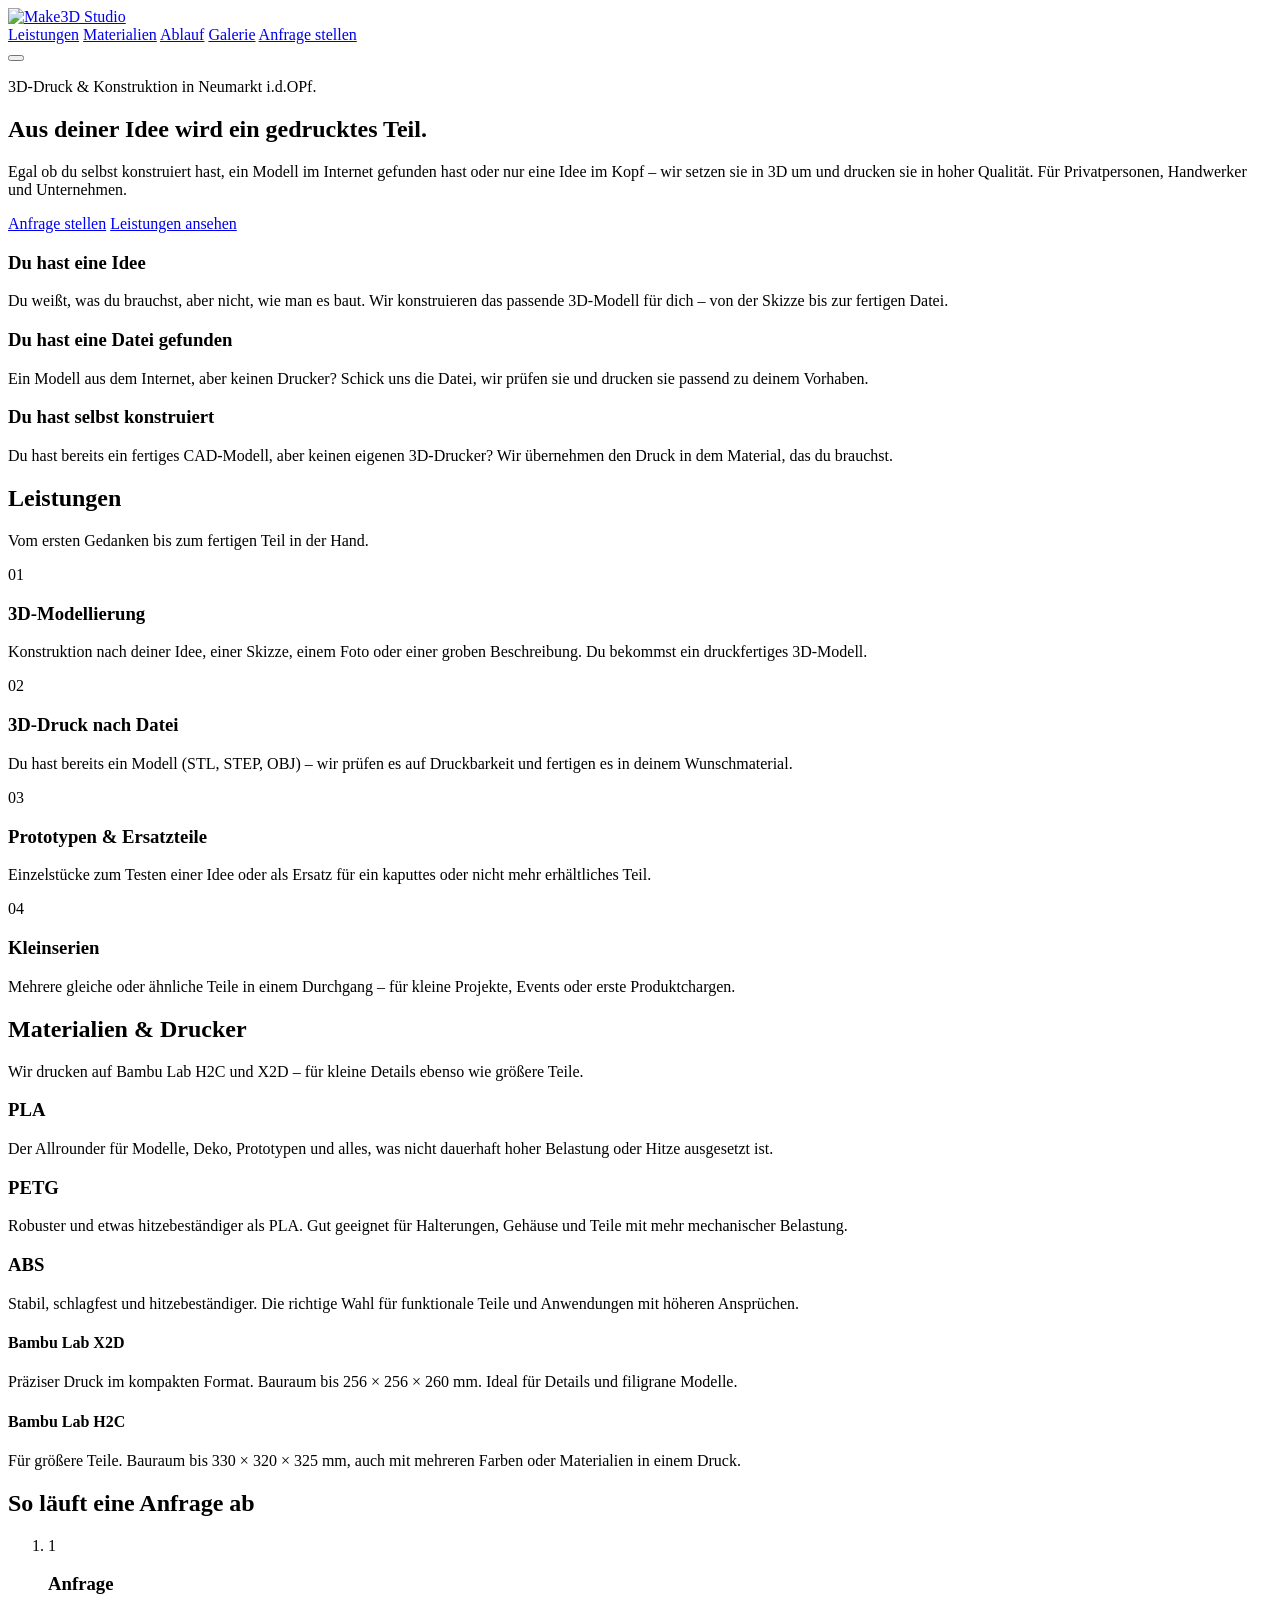
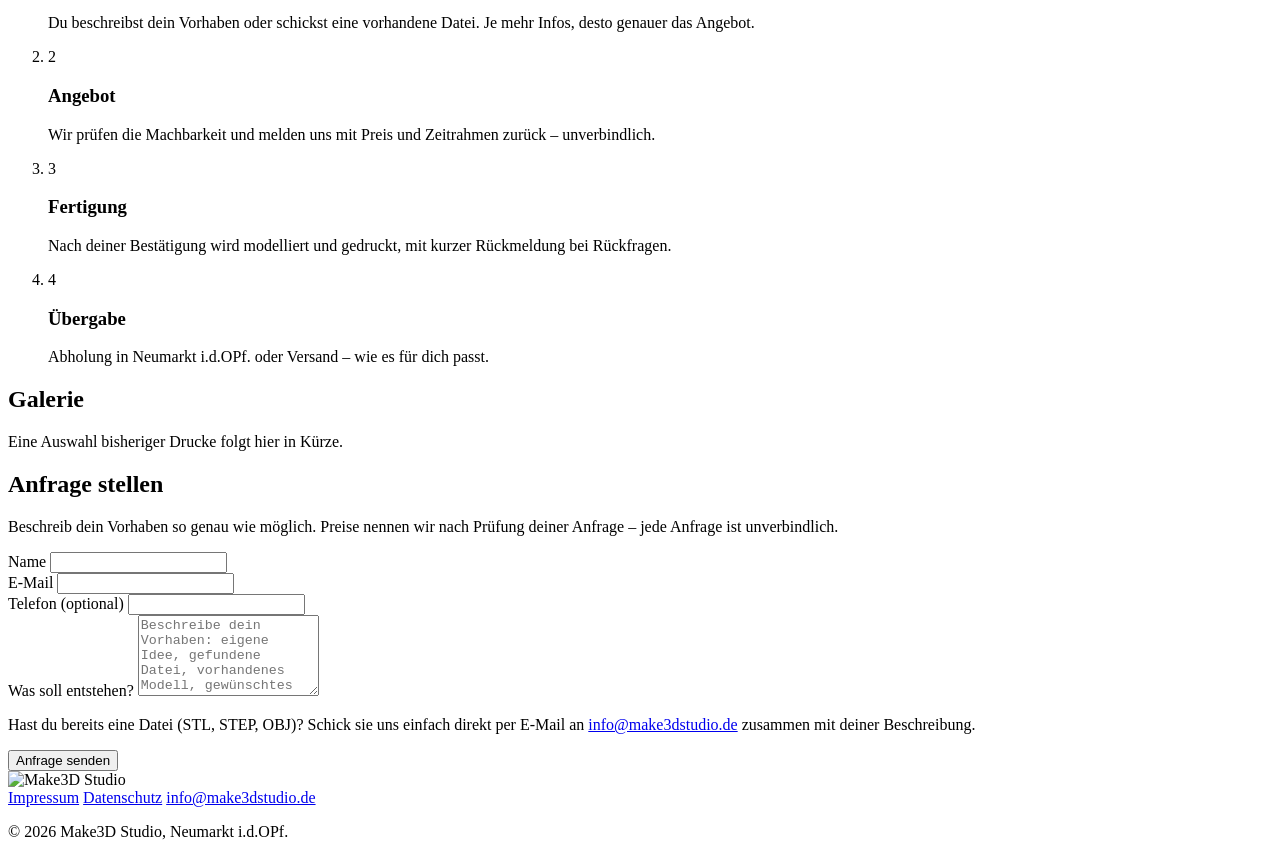
==== index.html @ de2fc303 "Add files via upload" ====
<!DOCTYPE html>
<html lang="de">
<head>
<meta charset="UTF-8">
<meta name="viewport" content="width=device-width, initial-scale=1.0">
<title>Make3D Studio – 3D-Druck &amp; Konstruktion in Neumarkt i.d.OPf.</title>
<meta name="description" content="Make3D Studio fertigt 3D-gedruckte Teile nach deiner Idee, gefundenen Dateien oder eigener Konstruktion. Modellierung, Prototypen, Kleinserien – PLA, PETG, ABS. Anfrage jederzeit möglich.">
<link rel="icon" href="/assets/favicon.png">
<link rel="preconnect" href="https://fonts.googleapis.com">
<link rel="preconnect" href="https://fonts.gstatic.com" crossorigin>
<link href="https://fonts.googleapis.com/css2?family=Poppins:wght@300;400;500;600&family=Poppins:ital@0;1&display=swap" rel="stylesheet">
<link rel="stylesheet" href="/assets/style.css">
</head>
<body>

<header class="site-header">
  <div class="wrap header-inner">
    <a href="/" class="brand">
      <img src="/assets/logo.png" alt="Make3D Studio" class="brand-logo">
    </a>
    <nav class="main-nav">
      <a href="#leistungen">Leistungen</a>
      <a href="#materialien">Materialien</a>
      <a href="#ablauf">Ablauf</a>
      <a href="#galerie">Galerie</a>
      <a href="#anfrage" class="nav-cta">Anfrage stellen</a>
    </nav>
    <button class="nav-toggle" aria-label="Menü öffnen" aria-expanded="false">
      <span></span><span></span><span></span>
    </button>
  </div>
</header>

<main>

  <section class="hero">
    <div class="wrap hero-inner">
      <p class="eyebrow">3D-Druck &amp; Konstruktion in Neumarkt i.d.OPf.</p>
      <h1>Aus deiner Idee wird ein gedrucktes Teil.</h1>
      <p class="hero-lead">
        Egal ob du selbst konstruiert hast, ein Modell im Internet gefunden hast
        oder nur eine Idee im Kopf – wir setzen sie in 3D um und drucken sie in
        hoher Qualität. Für Privatpersonen, Handwerker und Unternehmen.
      </p>
      <div class="hero-actions">
        <a href="#anfrage" class="btn btn-primary">Anfrage stellen</a>
        <a href="#leistungen" class="btn btn-ghost">Leistungen ansehen</a>
      </div>
    </div>
  </section>

  <section class="who">
    <div class="wrap who-grid">
      <div class="who-card">
        <h3>Du hast eine Idee</h3>
        <p>Du weißt, was du brauchst, aber nicht, wie man es baut. Wir konstruieren
          das passende 3D-Modell für dich – von der Skizze bis zur fertigen Datei.</p>
      </div>
      <div class="who-card">
        <h3>Du hast eine Datei gefunden</h3>
        <p>Ein Modell aus dem Internet, aber keinen Drucker? Schick uns die Datei,
          wir prüfen sie und drucken sie passend zu deinem Vorhaben.</p>
      </div>
      <div class="who-card">
        <h3>Du hast selbst konstruiert</h3>
        <p>Du hast bereits ein fertiges CAD-Modell, aber keinen eigenen 3D-Drucker?
          Wir übernehmen den Druck in dem Material, das du brauchst.</p>
      </div>
    </div>
  </section>

  <section id="leistungen" class="section">
    <div class="wrap">
      <h2 class="section-title">Leistungen</h2>
      <p class="section-lead">Vom ersten Gedanken bis zum fertigen Teil in der Hand.</p>
      <div class="services-grid">
        <div class="service">
          <span class="service-num">01</span>
          <h3>3D-Modellierung</h3>
          <p>Konstruktion nach deiner Idee, einer Skizze, einem Foto oder einer
            groben Beschreibung. Du bekommst ein druckfertiges 3D-Modell.</p>
        </div>
        <div class="service">
          <span class="service-num">02</span>
          <h3>3D-Druck nach Datei</h3>
          <p>Du hast bereits ein Modell (STL, STEP, OBJ) – wir prüfen es auf
            Druckbarkeit und fertigen es in deinem Wunschmaterial.</p>
        </div>
        <div class="service">
          <span class="service-num">03</span>
          <h3>Prototypen &amp; Ersatzteile</h3>
          <p>Einzelstücke zum Testen einer Idee oder als Ersatz für ein
            kaputtes oder nicht mehr erhältliches Teil.</p>
        </div>
        <div class="service">
          <span class="service-num">04</span>
          <h3>Kleinserien</h3>
          <p>Mehrere gleiche oder ähnliche Teile in einem Durchgang – für
            kleine Projekte, Events oder erste Produktchargen.</p>
        </div>
      </div>
    </div>
  </section>

  <section id="materialien" class="section section-alt">
    <div class="wrap">
      <h2 class="section-title">Materialien &amp; Drucker</h2>
      <p class="section-lead">Wir drucken auf Bambu Lab H2C und X2D – für kleine Details ebenso wie größere Teile.</p>

      <div class="materials-grid">
        <div class="material">
          <h3>PLA</h3>
          <p>Der Allrounder für Modelle, Deko, Prototypen und alles, was nicht
            dauerhaft hoher Belastung oder Hitze ausgesetzt ist.</p>
        </div>
        <div class="material">
          <h3>PETG</h3>
          <p>Robuster und etwas hitzebeständiger als PLA. Gut geeignet für
            Halterungen, Gehäuse und Teile mit mehr mechanischer Belastung.</p>
        </div>
        <div class="material">
          <h3>ABS</h3>
          <p>Stabil, schlagfest und hitzebeständiger. Die richtige Wahl für
            funktionale Teile und Anwendungen mit höheren Ansprüchen.</p>
        </div>
      </div>

      <div class="printers-grid">
        <div class="printer">
          <h4>Bambu Lab X2D</h4>
          <p>Präziser Druck im kompakten Format. Bauraum bis 256 × 256 × 260&nbsp;mm.
            Ideal für Details und filigrane Modelle.</p>
        </div>
        <div class="printer">
          <h4>Bambu Lab H2C</h4>
          <p>Für größere Teile. Bauraum bis 330 × 320 × 325&nbsp;mm, auch mit
            mehreren Farben oder Materialien in einem Druck.</p>
        </div>
      </div>
    </div>
  </section>

  <section id="ablauf" class="section">
    <div class="wrap">
      <h2 class="section-title">So läuft eine Anfrage ab</h2>
      <ol class="steps">
        <li>
          <span class="step-num">1</span>
          <div>
            <h3>Anfrage</h3>
            <p>Du beschreibst dein Vorhaben oder schickst eine vorhandene
              Datei. Je mehr Infos, desto genauer das Angebot.</p>
          </div>
        </li>
        <li>
          <span class="step-num">2</span>
          <div>
            <h3>Angebot</h3>
            <p>Wir prüfen die Machbarkeit und melden uns mit Preis und
              Zeitrahmen zurück – unverbindlich.</p>
          </div>
        </li>
        <li>
          <span class="step-num">3</span>
          <div>
            <h3>Fertigung</h3>
            <p>Nach deiner Bestätigung wird modelliert und gedruckt, mit
              kurzer Rückmeldung bei Rückfragen.</p>
          </div>
        </li>
        <li>
          <span class="step-num">4</span>
          <div>
            <h3>Übergabe</h3>
            <p>Abholung in Neumarkt i.d.OPf. oder Versand – wie es für dich
              passt.</p>
          </div>
        </li>
      </ol>
    </div>
  </section>

  <section id="galerie" class="section section-alt">
    <div class="wrap">
      <h2 class="section-title">Galerie</h2>
      <p class="section-lead">Eine Auswahl bisheriger Drucke folgt hier in Kürze.</p>
      <div class="gallery-grid">
        <div class="gallery-placeholder"></div>
        <div class="gallery-placeholder"></div>
        <div class="gallery-placeholder"></div>
        <div class="gallery-placeholder"></div>
      </div>
    </div>
  </section>

  <section id="anfrage" class="section section-cta">
    <div class="wrap">
      <h2 class="section-title">Anfrage stellen</h2>
      <p class="section-lead">
        Beschreib dein Vorhaben so genau wie möglich. Preise nennen wir nach
        Prüfung deiner Anfrage – jede Anfrage ist unverbindlich.
      </p>

      <form class="request-form" action="mailto:info@make3dstudio.de" method="POST" enctype="text/plain">
        <div class="form-row">
          <label for="name">Name</label>
          <input type="text" id="name" name="Name" required>
        </div>
        <div class="form-row">
          <label for="email">E-Mail</label>
          <input type="email" id="email" name="E-Mail" required>
        </div>
        <div class="form-row">
          <label for="telefon">Telefon (optional)</label>
          <input type="tel" id="telefon" name="Telefon">
        </div>
        <div class="form-row">
          <label for="beschreibung">Was soll entstehen?</label>
          <textarea id="beschreibung" name="Beschreibung" rows="5" required
            placeholder="Beschreibe dein Vorhaben: eigene Idee, gefundene Datei, vorhandenes Modell, gewünschtes Material, Stückzahl …"></textarea>
        </div>
        <p class="form-note">
          Hast du bereits eine Datei (STL, STEP, OBJ)? Schick sie uns einfach
          direkt per E-Mail an
          <a href="mailto:info@make3dstudio.de">info@make3dstudio.de</a> zusammen
          mit deiner Beschreibung.
        </p>
        <button type="submit" class="btn btn-primary">Anfrage senden</button>
      </form>
    </div>
  </section>

</main>

<footer class="site-footer">
  <div class="wrap footer-inner">
    <img src="/assets/logo.png" alt="Make3D Studio" class="footer-logo">
    <nav class="footer-nav">
      <a href="/impressum/">Impressum</a>
      <a href="/datenschutz/">Datenschutz</a>
      <a href="mailto:info@make3dstudio.de">info@make3dstudio.de</a>
    </nav>
    <p class="footer-copy">© <span id="year"></span> Make3D Studio, Neumarkt i.d.OPf.</p>
  </div>
</footer>

<script>
  document.getElementById('year').textContent = new Date().getFullYear();
  const toggle = document.querySelector('.nav-toggle');
  const nav = document.querySelector('.main-nav');
  toggle.addEventListener('click', () => {
    const open = nav.classList.toggle('open');
    toggle.setAttribute('aria-expanded', open);
  });
  document.querySelectorAll('.main-nav a').forEach(a => {
    a.addEventListener('click', () => {
      nav.classList.remove('open');
      toggle.setAttribute('aria-expanded', 'false');
    });
  });
</script>

</body>
</html>
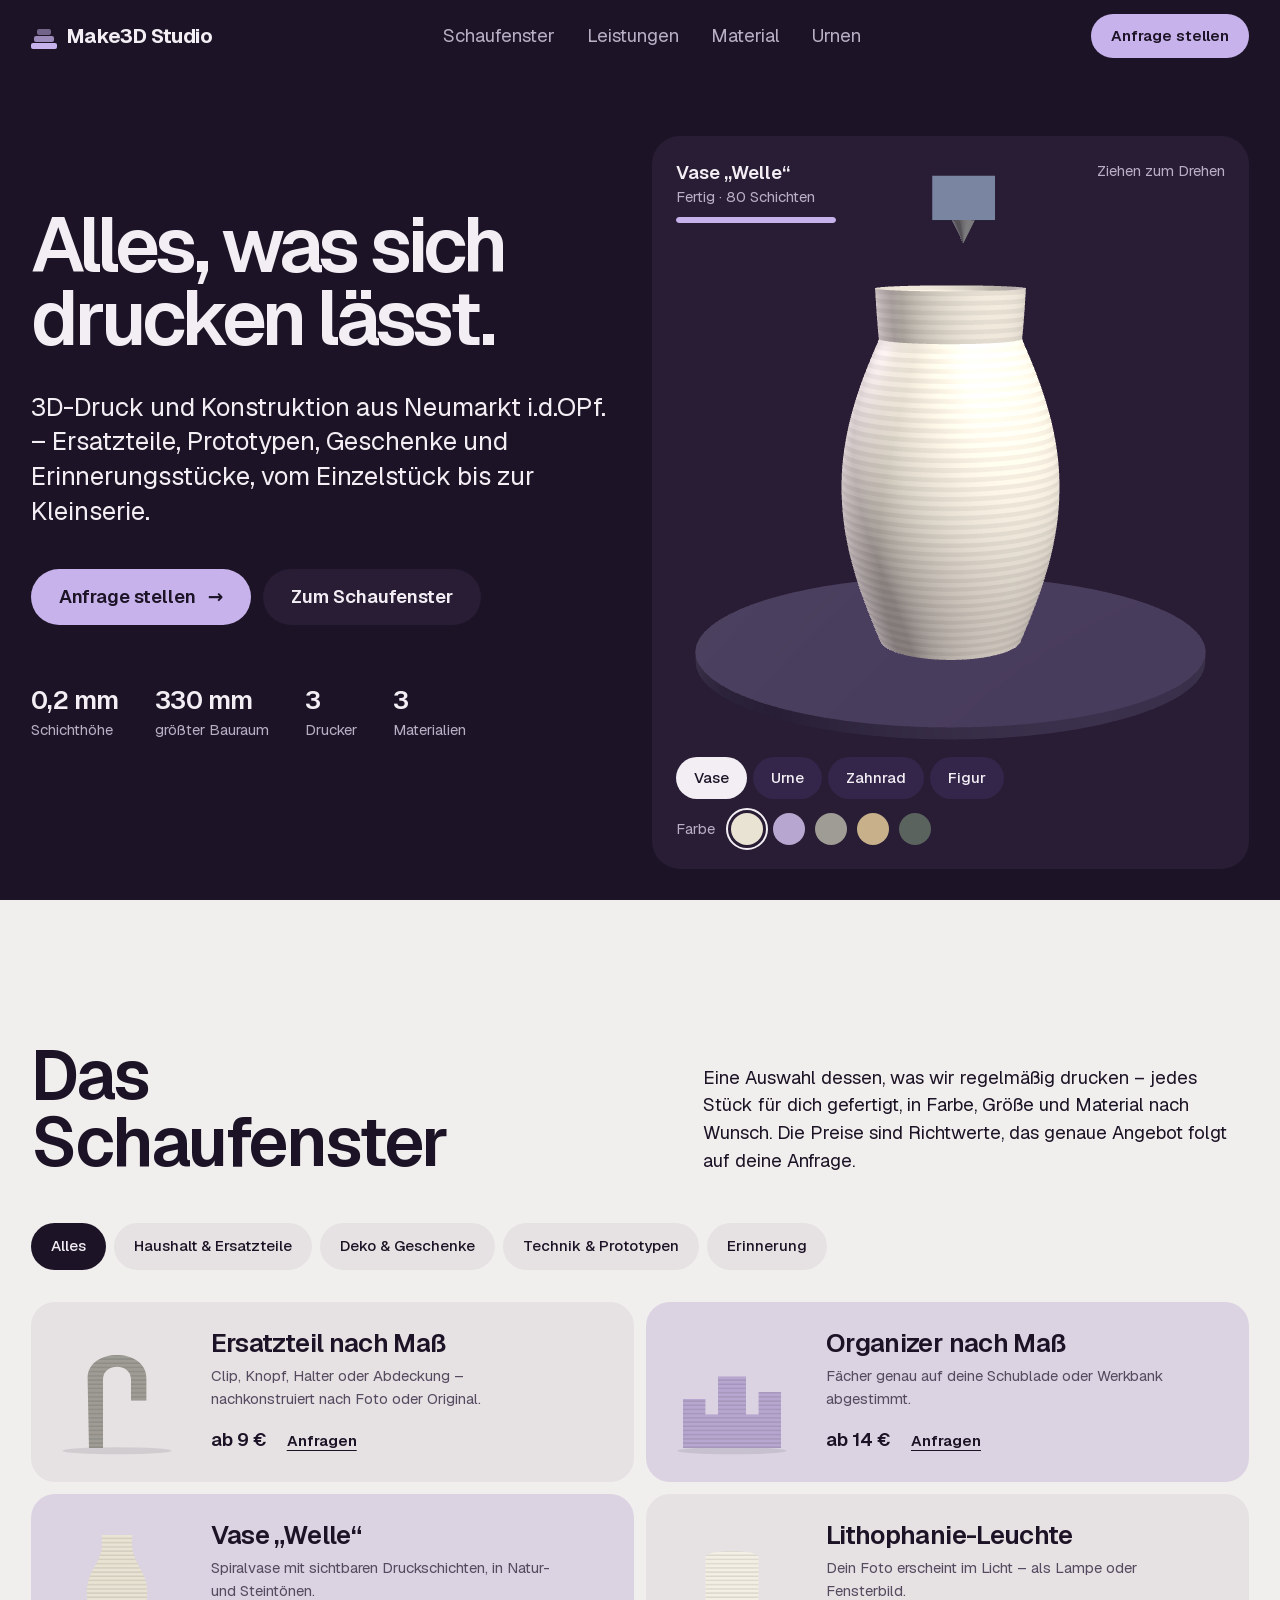
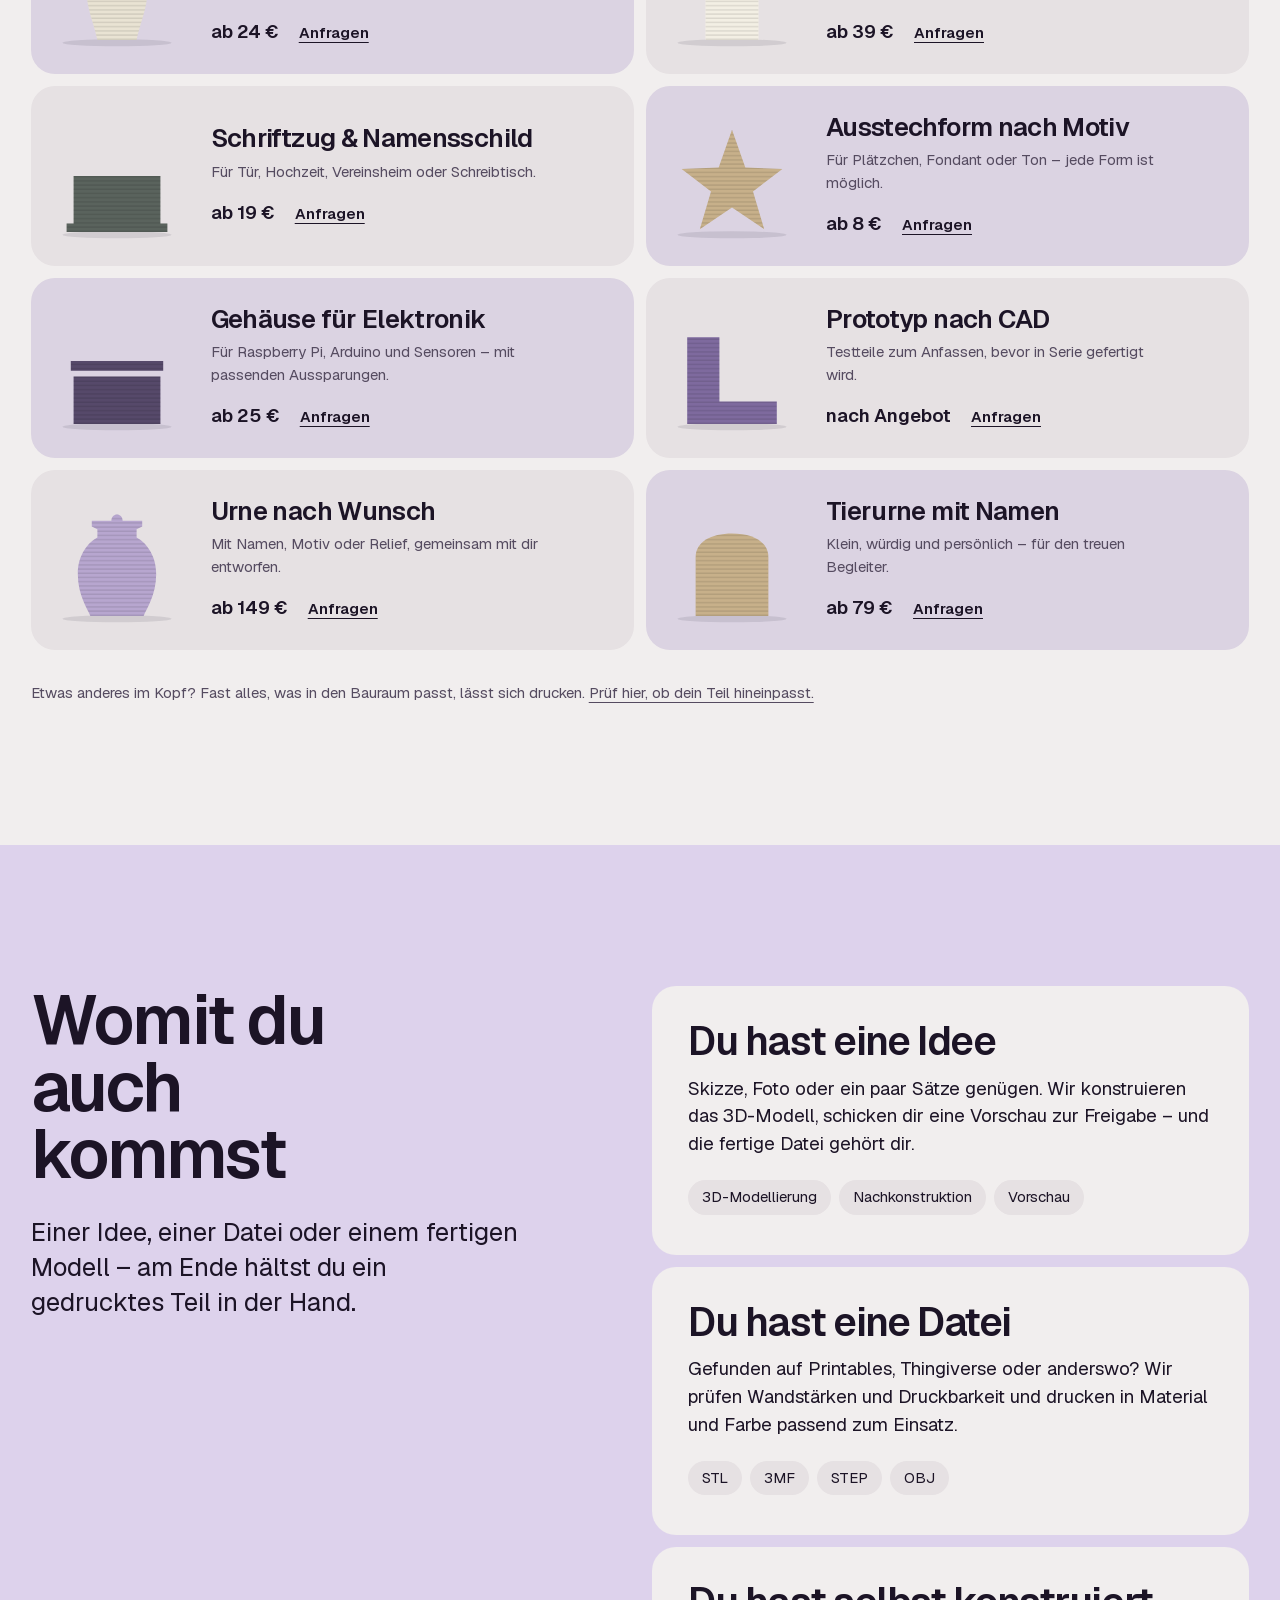
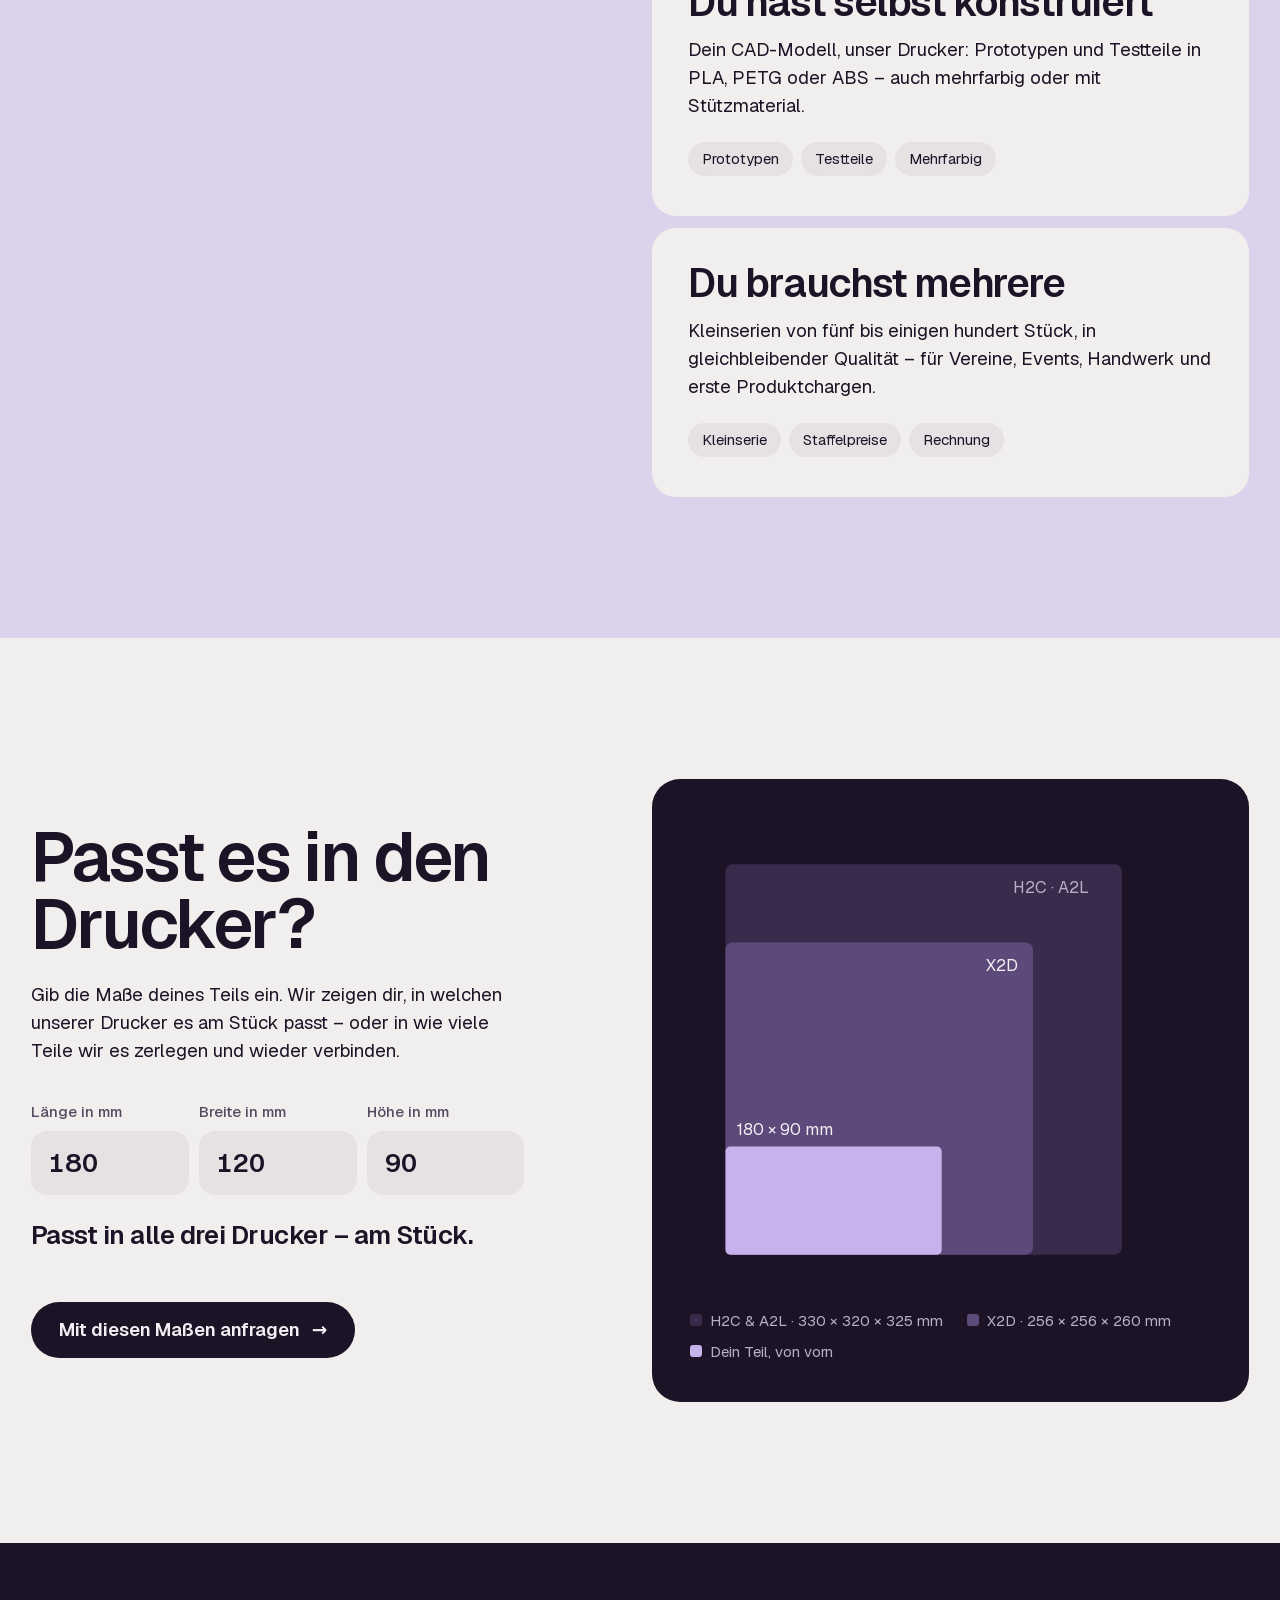
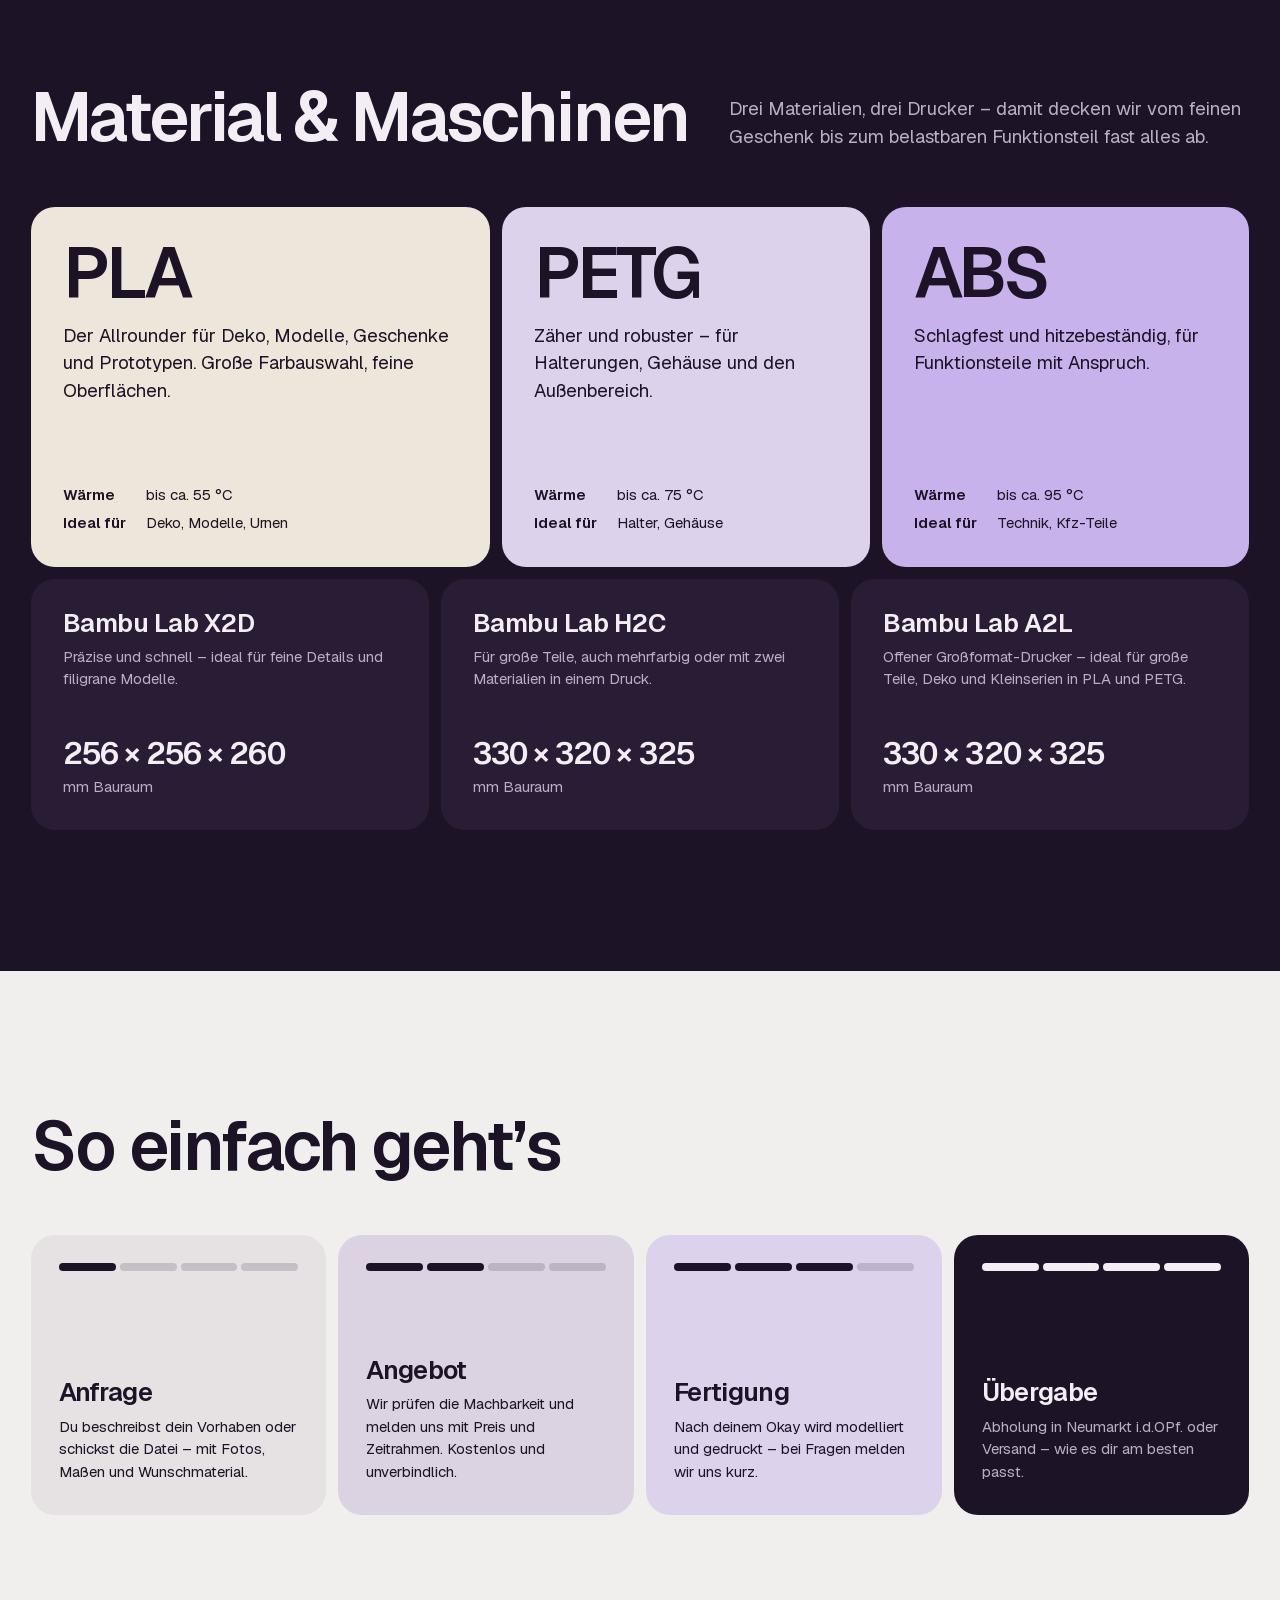
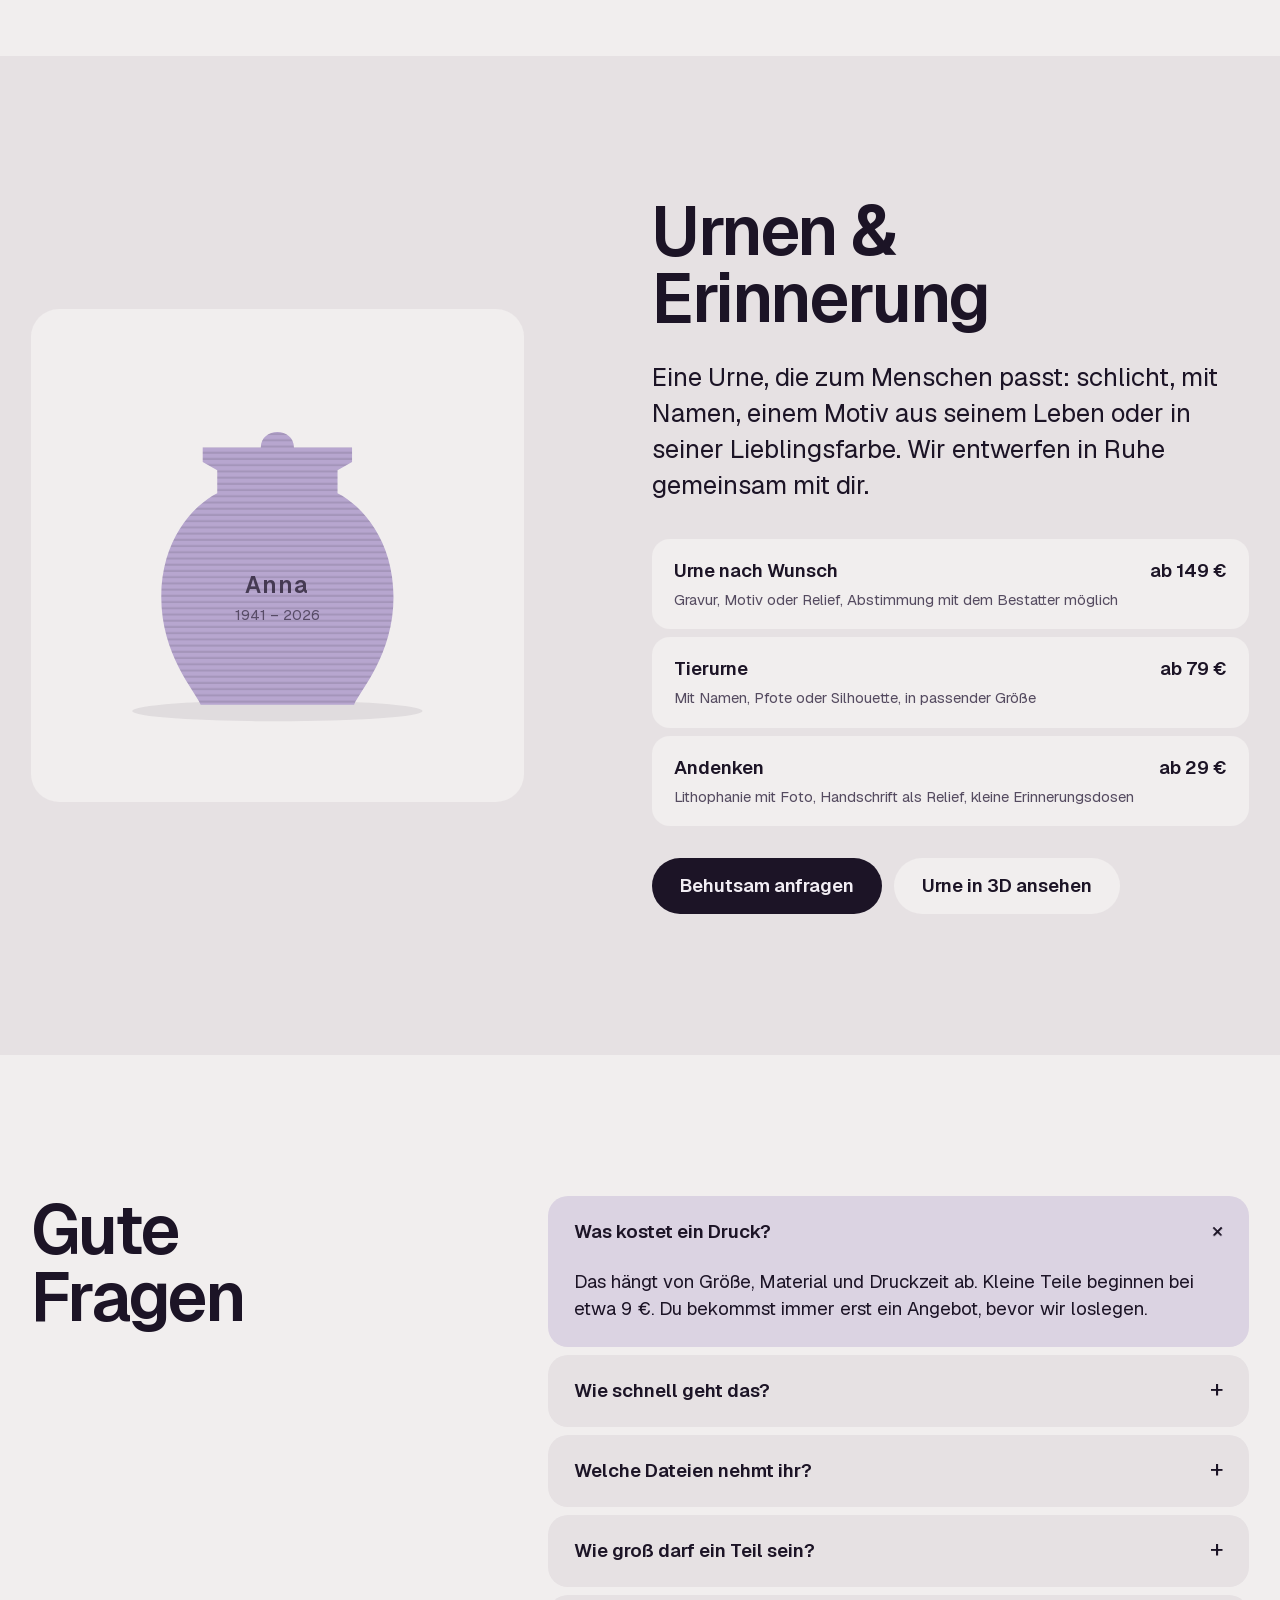
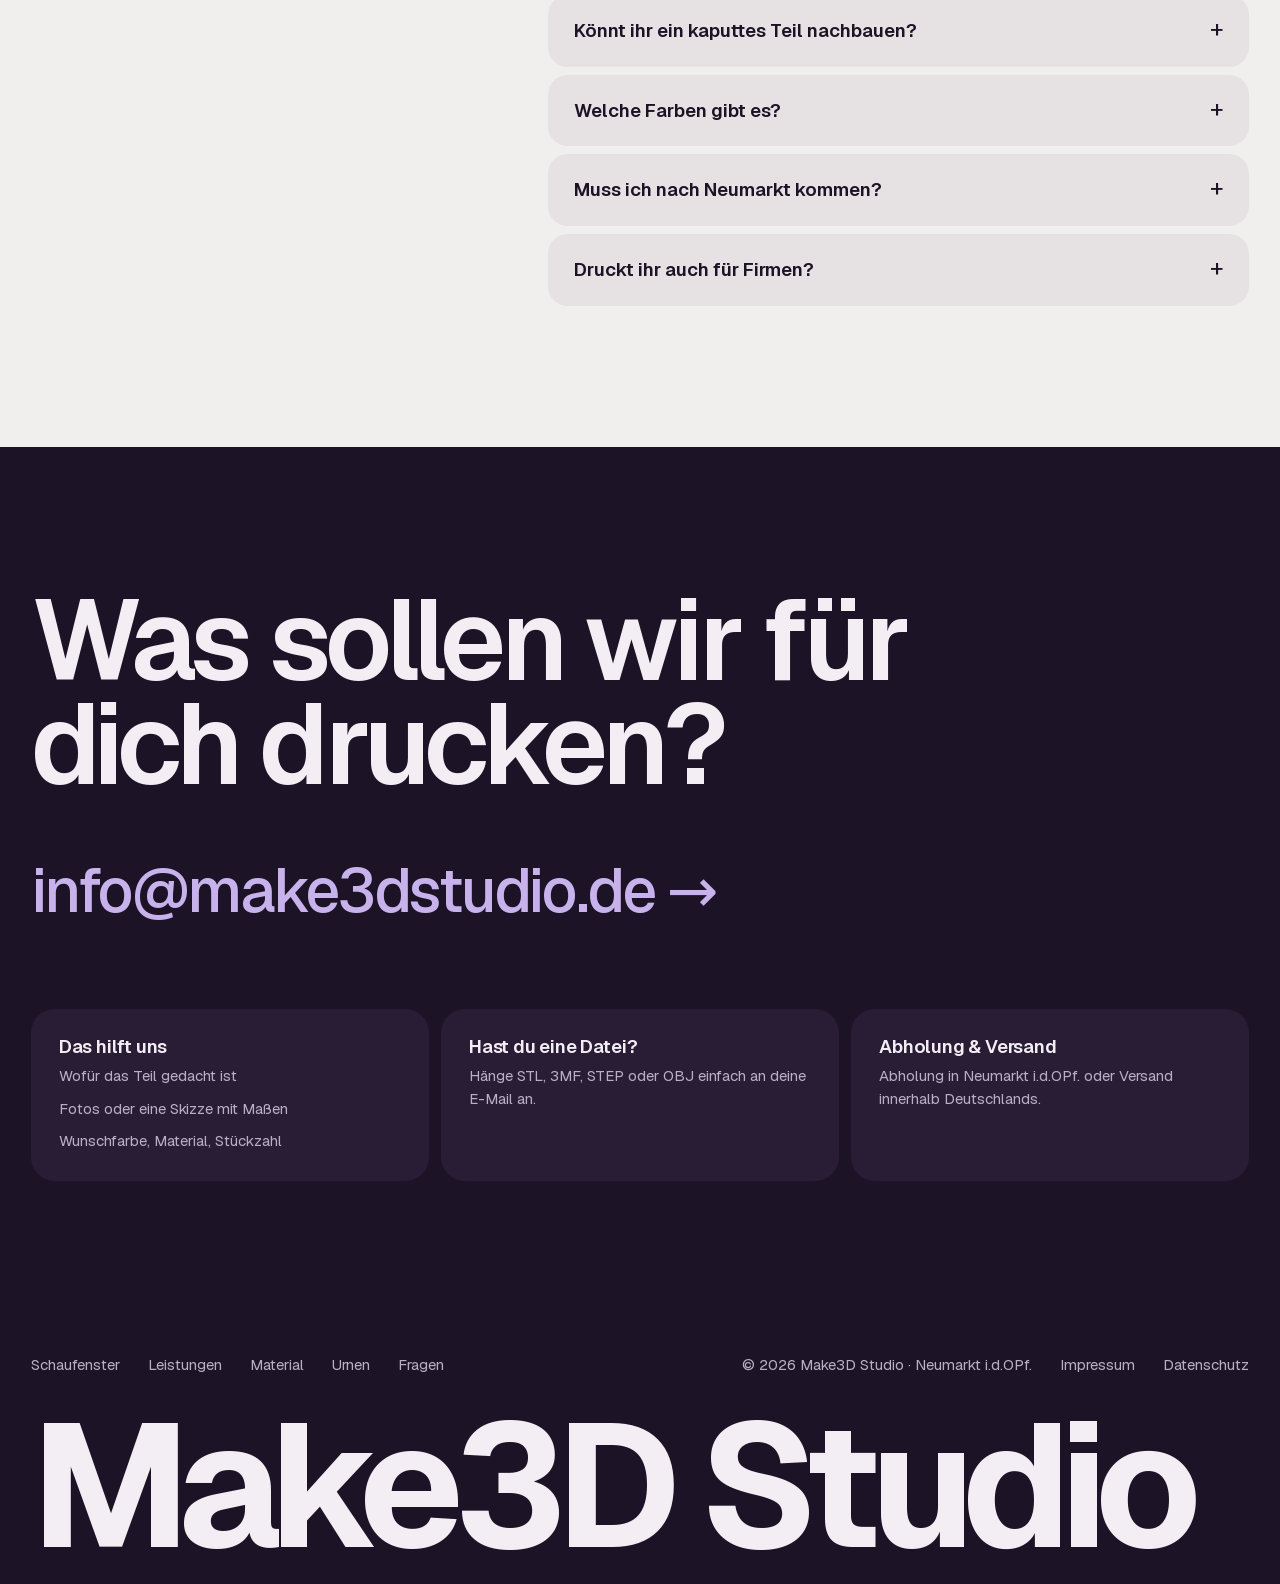
==== commit fcc36f53: "Neue Website: modernes Design mit 3D-Druck-Vorschau, Schaufenster, 3 Druckern - Komplett neues Layou" ====
--- a/index.html
+++ b/index.html
@@ -1,264 +1,709 @@
-<!DOCTYPE html>
+<!doctype html>
 <html lang="de">
 <head>
-<meta charset="UTF-8">
-<meta name="viewport" content="width=device-width, initial-scale=1.0">
-<title>Make3D Studio – 3D-Druck &amp; Konstruktion in Neumarkt i.d.OPf.</title>
-<meta name="description" content="Make3D Studio fertigt 3D-gedruckte Teile nach deiner Idee, gefundenen Dateien oder eigener Konstruktion. Modellierung, Prototypen, Kleinserien – PLA, PETG, ABS. Anfrage jederzeit möglich.">
-<link rel="icon" href="/assets/favicon.png">
-<link rel="preconnect" href="https://fonts.googleapis.com">
-<link rel="preconnect" href="https://fonts.gstatic.com" crossorigin>
-<link href="https://fonts.googleapis.com/css2?family=Poppins:wght@300;400;500;600&family=Poppins:ital@0;1&display=swap" rel="stylesheet">
-<link rel="stylesheet" href="/assets/style.css">
+<meta charset="utf-8">
+<meta name="viewport" content="width=device-width, initial-scale=1">
+<link rel="icon" href="/assets/favicon.svg" type="image/svg+xml">
+<meta name="theme-color" content="#1C1426">
+<title>Make3D Studio – 3D-Druck in Neumarkt i.d.OPf.</title>
+<meta name="description" content="Make3D Studio konstruiert und druckt in Neumarkt i.d.OPf.: Ersatzteile, Prototypen, Deko, Geschenke, Urnen und Erinnerungsstücke – vom Einzelstück bis zur Kleinserie.">
+<link rel="preload" href="/assets/fonts/geist-latin.woff2" as="font" type="font/woff2" crossorigin>
+<style>
+@font-face{font-family:"Geist";font-style:normal;font-weight:300 700;font-display:swap;src:url(/assets/fonts/geist-latin.woff2) format("woff2")}
+:root{
+  --dark:#1C1426;
+  --dark-2:#281D35;
+  --on-dark:#F2EEF4;
+  --on-dark-2:#B9AFC5;
+  --bg:#F1EEEE;
+  --tone:#E6E1E3;
+  --tone-2:#DBD3E2;
+  --ink:#1C1426;
+  --muted:#554B60;
+  --accent:#C7B2EC;
+  --accent-deep:#7A5BA8;
+  --mist:#DDD2EC;
+
+  --f:"Geist", system-ui, sans-serif;
+  --step-small:0.9375rem;
+  --step-body:clamp(1.0625rem, 1rem + 0.2vw, 1.1875rem);
+  --step-lead:clamp(1.25rem, 1.05rem + 0.7vw, 1.75rem);
+  --step-head:clamp(2.5rem, 1.4rem + 3.6vw, 5rem);
+  --step-display:clamp(3.25rem, 1rem + 7.6vw, 9.5rem);
+
+  --m:clamp(16px, 2.4vw, 40px);
+  --gap:clamp(96px, 11vw, 192px);
+  --ease:cubic-bezier(.2,.7,.2,1);
+}
+*{box-sizing:border-box;margin:0;padding:0}
+html{-webkit-text-size-adjust:100%;scroll-behavior:smooth}
+body{background:var(--bg);color:var(--ink);font-family:var(--f);font-size:var(--step-body);line-height:1.5;-webkit-font-smoothing:antialiased}
+svg,canvas{display:block;max-width:100%}
+a{color:inherit}
+button,input{font:inherit;color:inherit}
+:focus-visible{outline:3px solid var(--accent-deep);outline-offset:3px}
+::selection{background:var(--accent);color:var(--ink)}
+h1,h2,h3{font-weight:600;letter-spacing:-0.035em;line-height:.98}
+.num{font-variant-numeric:tabular-nums}
+.wrap{padding-left:var(--m);padding-right:var(--m)}
+.grid{display:grid;grid-template-columns:repeat(12,minmax(0,1fr));column-gap:24px}
+
+.btn{display:inline-flex;align-items:center;justify-content:center;gap:12px;min-height:56px;padding:0 28px;border-radius:999px;border:0;cursor:pointer;text-decoration:none;font-weight:600;font-size:var(--step-body);background:var(--ink);color:var(--on-dark);transition:transform .3s var(--ease),background-color .3s var(--ease)}
+.btn:hover{transform:translateY(-2px)}
+.btn:active{transform:scale(.97)}
+.btn .arr{transition:transform .3s var(--ease)}
+.btn:hover .arr{transform:translateX(4px)}
+.btn-light{background:var(--accent);color:var(--ink)}
+.btn-light:hover{background:#D8C8F3}
+.btn-ghost{background:var(--dark-2);color:var(--on-dark)}
+.btn-ghost:hover{background:#33264A}
+.link{text-decoration:underline;text-decoration-thickness:1px;text-underline-offset:.25em;transition:text-decoration-thickness .2s}
+.link:hover{text-decoration-thickness:3px}
+
+/* ============ NAV ============ */
+.nav{position:sticky;top:0;z-index:20;background:var(--dark);color:var(--on-dark);display:flex;align-items:center;justify-content:space-between;gap:24px;height:72px}
+.brand{white-space:nowrap;font-weight:700;font-size:1.25rem;letter-spacing:-0.03em;text-decoration:none;display:flex;align-items:center;gap:10px}
+.brand-mark{width:26px;height:26px}
+.nav ul{list-style:none;display:flex;gap:32px}
+.nav ul a{text-decoration:none;color:var(--on-dark-2);transition:color .2s}
+.nav ul a:hover{color:var(--on-dark)}
+.nav .btn{min-height:44px;padding:0 20px;font-size:var(--step-small);white-space:nowrap}
+
+/* ============ HERO ============ */
+.hero{background:var(--dark);color:var(--on-dark);padding-top:clamp(32px,5vw,72px);padding-bottom:var(--m);min-height:calc(100svh - 72px);display:grid;grid-template-columns:repeat(12,minmax(0,1fr));column-gap:24px;align-items:stretch}
+.hero-text{grid-column:1 / 7;padding-right:12px;display:flex;flex-direction:column;justify-content:center;padding-bottom:6vh}
+.hero h1{font-size:clamp(3rem,.4rem + 5.5vw,7.5rem);letter-spacing:-0.05em;line-height:.94}
+.hero .lede{margin-top:36px;max-width:36ch;font-size:var(--step-lead);line-height:1.35;color:var(--on-dark)}
+.hero-actions{margin-top:40px;display:flex;flex-wrap:wrap;gap:12px}
+.hero-facts{margin-top:56px;display:flex;flex-wrap:wrap;gap:12px 36px;color:var(--on-dark-2);font-size:var(--step-small)}
+.hero-facts b{display:block;color:var(--on-dark);font-size:var(--step-lead);font-weight:600;letter-spacing:-0.02em}
+
+.printer{grid-column:7 / 13;position:relative;background:var(--dark-2);border-radius:28px;overflow:hidden;min-height:560px;display:flex;flex-direction:column}
+.printer canvas{position:absolute;inset:0;width:100%;height:100%;cursor:grab;touch-action:pan-y}
+.printer canvas:active{cursor:grabbing}
+.p-top{position:relative;z-index:2;display:flex;justify-content:space-between;align-items:flex-start;gap:16px;padding:24px 24px 0;pointer-events:none}
+.p-status{font-size:var(--step-small);color:var(--on-dark-2);line-height:1.4}
+.p-status b{display:block;color:var(--on-dark);font-weight:600;font-size:var(--step-body)}
+.p-bar{width:160px;height:6px;background:#3A2B4D;border-radius:6px;margin-top:10px;overflow:hidden}
+.p-bar i{display:block;height:100%;width:0;background:var(--accent);border-radius:6px}
+.p-hint{font-size:var(--step-small);color:var(--on-dark-2);text-align:right}
+.p-controls{position:relative;z-index:2;margin-top:auto;padding:20px 24px 24px;display:flex;flex-direction:column;gap:14px}
+.seg{display:flex;flex-wrap:wrap;gap:6px}
+.seg button{border:0;cursor:pointer;border-radius:999px;padding:10px 18px;background:#33264A;color:var(--on-dark);font-size:var(--step-small);font-weight:500;transition:background-color .25s,color .25s,transform .2s}
+.seg button:hover{background:#3D2E56}
+.seg button[aria-pressed="true"]{background:var(--on-dark);color:var(--ink)}
+.swatches{display:flex;gap:10px;align-items:center}
+.swatches span{font-size:var(--step-small);color:var(--on-dark-2);margin-right:6px}
+.sw{width:32px;height:32px;border-radius:50%;border:0;cursor:pointer;transition:transform .2s var(--ease),outline-color .2s;outline:2px solid transparent;outline-offset:3px}
+.sw:hover{transform:scale(1.12)}
+.sw[aria-pressed="true"]{outline-color:var(--on-dark)}
+.p-fallback{display:none;position:absolute;inset:0;align-items:center;justify-content:center;color:var(--on-dark-2);padding:40px;text-align:center}
+.no-gl .p-fallback{display:flex}
+
+/* ============ SHOP ============ */
+.shop{padding-top:var(--gap);padding-bottom:var(--gap)}
+.shop-head{grid-column:1 / 13;display:flex;justify-content:space-between;align-items:flex-end;gap:40px;flex-wrap:wrap}
+.shop-head h2{font-size:var(--step-head);max-width:10ch}
+.shop-head p{max-width:42ch;color:var(--ink)}
+.tabs{grid-column:1 / 13;margin-top:48px;display:flex;flex-wrap:wrap;gap:8px}
+.tab{border:0;cursor:pointer;border-radius:999px;padding:12px 20px;background:var(--tone);font-weight:500;font-size:var(--step-small);transition:background-color .25s,color .25s,transform .2s}
+.tab:hover{background:var(--tone-2)}
+.tab[aria-pressed="true"]{background:var(--ink);color:var(--on-dark)}
+.products{grid-column:1 / 13;list-style:none;margin-top:32px;display:grid;grid-template-columns:repeat(2,minmax(0,1fr));gap:12px}
+.product{position:relative;display:grid;grid-template-columns:140px 1fr;gap:24px;align-items:center;background:var(--tone);border-radius:24px;padding:20px 28px 20px 16px;transition:background-color .3s,transform .3s var(--ease)}
+.product:nth-child(4n+2),.product:nth-child(4n+3){background:var(--tone-2)}
+.product:hover{transform:translateY(-3px)}
+.product[hidden]{display:none}
+.product svg{width:140px;height:140px;transition:transform .5s var(--ease)}
+.product:hover svg{transform:translateY(-4px) rotate(-2deg)}
+.product h3{font-size:var(--step-lead);letter-spacing:-0.025em;line-height:1.1}
+.product p{margin-top:8px;font-size:var(--step-small);color:var(--muted);max-width:34ch}
+.p-foot{margin-top:16px;display:flex;align-items:baseline;gap:20px}
+.price{font-weight:600;font-size:var(--step-body)}
+.ask{font-size:var(--step-small);font-weight:600}
+.ask::after{content:"";position:absolute;inset:0;border-radius:24px}
+.shop-note{grid-column:1 / 13;margin-top:32px;font-size:var(--step-small);color:var(--muted)}
+
+/* ============ WAYS ============ */
+.ways{background:var(--mist);padding-top:var(--gap);padding-bottom:var(--gap)}
+.ways-head{grid-column:1 / 6;position:sticky;top:112px;align-self:start}
+.ways-head h2{font-size:var(--step-head);max-width:8ch}
+.ways-head p{margin-top:28px;max-width:30ch;font-size:var(--step-lead);line-height:1.35}
+.ways-list{grid-column:7 / 13;list-style:none;display:flex;flex-direction:column;gap:12px}
+.way{background:var(--bg);border-radius:24px;padding:36px 36px 40px;transition:transform .3s var(--ease)}
+.way:hover{transform:translateX(-6px)}
+.way h3{font-size:clamp(1.75rem,1.2rem + 1.6vw,2.75rem)}
+.way p{margin-top:14px;max-width:44ch}
+.way .tags{margin-top:22px;display:flex;flex-wrap:wrap;gap:8px}
+.way .tags span{background:var(--tone);border-radius:999px;padding:6px 14px;font-size:var(--step-small)}
+
+/* ============ FIT ============ */
+.fit{padding-top:var(--gap);padding-bottom:var(--gap);align-items:center}
+.fit-text{grid-column:1 / 6}
+.fit-text h2{font-size:var(--step-head);max-width:10ch}
+.fit-text > p{margin-top:24px;max-width:40ch}
+.dims{margin-top:36px;display:grid;grid-template-columns:repeat(3,minmax(0,1fr));gap:10px}
+.dims label{display:flex;flex-direction:column;gap:8px;font-size:var(--step-small);font-weight:500;color:var(--muted)}
+.dims input{width:100%;min-height:64px;padding:0 18px;border-radius:16px;background:var(--tone);border:0;font-size:var(--step-lead);font-weight:600;font-variant-numeric:tabular-nums;color:var(--ink);transition:background-color .2s}
+.dims input:focus{background:#fff}
+.verdict{margin-top:28px;font-size:var(--step-lead);font-weight:600;letter-spacing:-0.02em;line-height:1.25;min-height:2.6em}
+.fit-text .btn{margin-top:16px}
+.fit-figure{grid-column:7 / 13;background:var(--dark);border-radius:28px;padding:clamp(24px,3vw,44px);color:var(--on-dark)}
+.fit-figure svg{width:100%;height:auto}
+.fit-legend{list-style:none;display:flex;flex-wrap:wrap;gap:8px 24px;margin-top:20px;font-size:var(--step-small);color:var(--on-dark-2)}
+.fit-legend i{display:inline-block;width:12px;height:12px;border-radius:3px;margin-right:8px}
+
+/* ============ MATERIAL ============ */
+.mat{background:var(--dark);color:var(--on-dark);padding-top:var(--gap);padding-bottom:var(--gap)}
+.mat-head{grid-column:1 / 13;display:flex;justify-content:space-between;align-items:flex-end;gap:32px;flex-wrap:wrap}
+.mat-head h2{font-size:var(--step-head)}
+.mat-head p{max-width:40ch;color:var(--on-dark-2)}
+.mats{grid-column:1 / 13;margin-top:56px;display:grid;grid-template-columns:1.25fr 1fr 1fr;gap:12px}
+.m{border-radius:24px;padding:32px;min-height:360px;display:flex;flex-direction:column;color:var(--ink);transition:transform .35s var(--ease)}
+.m:hover{transform:translateY(-4px)}
+.m h3{font-size:clamp(3rem,2rem + 3vw,5.5rem);letter-spacing:-0.05em}
+.m p{margin-top:14px;max-width:30ch}
+.m dl{margin-top:auto;padding-top:32px;display:grid;grid-template-columns:auto 1fr;gap:6px 20px;font-size:var(--step-small)}
+.m dt{font-weight:600}
+.m1{background:#EDE6DA}.m2{background:var(--mist)}.m3{background:var(--accent)}
+.machines{grid-column:1 / 13;margin-top:12px;display:grid;grid-template-columns:repeat(3,minmax(0,1fr));gap:12px}
+.mc{background:var(--dark-2);border-radius:24px;padding:32px;display:flex;flex-direction:column;gap:28px;justify-content:space-between}
+.mc h3{font-size:var(--step-lead);letter-spacing:-0.02em}
+.mc p{margin-top:10px;color:var(--on-dark-2);font-size:var(--step-small);max-width:36ch}
+.mc .vol{font-size:clamp(1.5rem,1rem + 1.2vw,2.25rem);font-weight:600;letter-spacing:-0.03em;white-space:nowrap;color:var(--on-dark)}
+.mc .vol small{display:block;font-size:var(--step-small);font-weight:400;color:var(--on-dark-2);letter-spacing:0}
+
+/* ============ HOW ============ */
+.how{padding-top:var(--gap);padding-bottom:var(--gap)}
+.how h2{grid-column:1 / 13;font-size:var(--step-head);max-width:14ch}
+.steps{grid-column:1 / 13;list-style:none;margin-top:56px;display:grid;grid-template-columns:repeat(4,minmax(0,1fr));gap:12px}
+.step{position:relative;padding:28px 28px 32px;border-radius:24px;background:var(--tone);min-height:280px;display:flex;flex-direction:column}
+.step:nth-child(2){background:var(--tone-2)}
+.step:nth-child(3){background:var(--mist)}
+.step:nth-child(4){background:var(--dark);color:var(--on-dark)}
+.step .bar{display:flex;gap:4px;margin-bottom:auto;padding-bottom:40px}
+.step .bar i{height:8px;flex:1;border-radius:4px;background:currentColor;opacity:.16}
+.step .bar i.on{opacity:1}
+.step h3{font-size:var(--step-lead);letter-spacing:-0.025em}
+.step p{margin-top:10px;font-size:var(--step-small);line-height:1.5}
+.step:nth-child(4) p{color:var(--on-dark-2)}
+
+/* ============ URNS ============ */
+.urns{background:var(--tone);padding-top:var(--gap);padding-bottom:var(--gap);align-items:center}
+.urn-art{grid-column:1 / 6;background:var(--bg);border-radius:28px;aspect-ratio:1;display:flex;align-items:center;justify-content:center;padding:8%}
+.urn-art svg{width:100%;height:100%}
+.urns-text{grid-column:7 / 13}
+.urns-text h2{font-size:var(--step-head);max-width:10ch}
+.urns-text > p{margin-top:28px;max-width:44ch;font-size:var(--step-lead);line-height:1.4}
+.urn-list{list-style:none;margin-top:36px;display:flex;flex-direction:column;gap:8px}
+.urn-list li{background:var(--bg);border-radius:18px;padding:18px 22px;display:grid;grid-template-columns:1fr auto;gap:4px 16px;align-items:baseline}
+.urn-list b{font-weight:600}
+.urn-list span{font-size:var(--step-small);color:var(--muted);grid-column:1}
+.urn-list em{font-style:normal;font-weight:600;grid-column:2;grid-row:1}
+.urn-actions{margin-top:32px;display:flex;flex-wrap:wrap;gap:12px}
+.btn-soft{background:var(--bg);color:var(--ink)}
+.btn-soft:hover{background:#fff}
+
+/* ============ FAQ ============ */
+.faq{padding-top:var(--gap);padding-bottom:var(--gap)}
+.faq h2{grid-column:1 / 5;font-size:var(--step-head);align-self:start;position:sticky;top:112px;max-width:7ch}
+.faq-list{grid-column:6 / 13;display:flex;flex-direction:column;gap:8px}
+.faq details{background:var(--tone);border-radius:20px;transition:background-color .25s}
+.faq details[open]{background:var(--tone-2)}
+.faq summary{list-style:none;cursor:pointer;padding:22px 26px;display:flex;justify-content:space-between;gap:20px;font-weight:600;font-size:var(--step-body)}
+.faq summary::-webkit-details-marker{display:none}
+.faq summary::after{content:"+";font-weight:400;font-size:1.5rem;line-height:1;transition:transform .3s var(--ease)}
+.faq details[open] summary::after{transform:rotate(45deg)}
+.faq details p{padding:0 26px 24px;max-width:60ch}
+
+/* ============ CONTACT ============ */
+.contact{background:var(--dark);color:var(--on-dark);padding-top:var(--gap);padding-bottom:var(--gap)}
+.contact h2{grid-column:1 / 13;font-size:var(--step-display);letter-spacing:-0.05em;line-height:.92;max-width:12ch}
+.contact-mail{grid-column:1 / 13;margin-top:48px;display:inline-block;font-size:clamp(1.75rem,1rem + 3.6vw,4.5rem);font-weight:500;letter-spacing:-0.04em;color:var(--accent);text-decoration:none;justify-self:start;transition:color .3s}
+.contact-mail:hover{color:var(--on-dark)}
+.contact-cols{grid-column:1 / 13;margin-top:72px;display:grid;grid-template-columns:repeat(3,minmax(0,1fr));gap:12px}
+.cc{background:var(--dark-2);border-radius:24px;padding:28px}
+.cc h3{font-size:var(--step-body);letter-spacing:-0.01em}
+.cc p,.cc li{margin-top:10px;color:var(--on-dark-2);font-size:var(--step-small)}
+.cc ul{list-style:none}
+
+/* ============ FOOTER ============ */
+.foot{background:var(--dark);color:var(--on-dark-2);padding-bottom:28px;overflow:hidden}
+.foot-row{display:flex;justify-content:space-between;flex-wrap:wrap;gap:24px;padding-top:32px;font-size:var(--step-small)}
+.foot-row ul{list-style:none;display:flex;flex-wrap:wrap;gap:8px 28px}
+.foot-row a{text-decoration:none}
+.foot-row a:hover{color:var(--on-dark)}
+.foot-name{margin-top:40px;color:var(--on-dark);font-weight:700;letter-spacing:-0.06em;line-height:.8;white-space:nowrap;font-size:13.6vw}
+
+/* ============ MOTION ============ */
+.rv{opacity:0;transform:translateY(28px);transition:opacity .9s var(--ease),transform .9s var(--ease);transition-delay:var(--d,0ms)}
+.rv.in{opacity:1;transform:none}
+.no-js .rv{opacity:1;transform:none}
+@media (prefers-reduced-motion:reduce){
+  html{scroll-behavior:auto}
+  .rv{opacity:1;transform:none;transition:none}
+  *{transition-duration:0s !important}
+}
+
+/* ============ RESPONSIVE ============ */
+@media (max-width:1100px){
+  .hero{min-height:0}
+  .hero-text,.printer{grid-column:1 / 13}
+  .printer{margin-top:48px;min-height:540px}
+  .ways-head,.ways-list,.fit-text,.fit-figure,.urn-art,.urns-text,.faq h2,.faq-list{grid-column:1 / 13}
+  .ways-head,.faq h2{position:static}
+  .ways-list,.fit-figure,.urns-text,.faq-list{margin-top:48px}
+  .faq h2{max-width:none}
+  .urn-art{max-width:560px;width:100%}
+  .mats{grid-template-columns:1fr 1fr}
+  .machines{grid-template-columns:1fr}
+  .mc{flex-direction:row;align-items:flex-end;flex-wrap:wrap}
+  .m1{grid-column:1 / 3}
+  .steps{grid-template-columns:1fr 1fr}
+  .products{grid-template-columns:1fr}
+}
+@media (max-width:760px){
+  .nav ul{display:none}
+  .nav{height:64px}
+  .nav .btn{padding:0 16px}
+  .brand{font-size:1.125rem}
+  .hero{padding-top:40px}
+  .hero h1{font-size:clamp(3rem,15vw,4.5rem)}
+  .hero-actions .btn{flex:1 1 100%}
+  .hero-facts{display:grid;grid-template-columns:1fr 1fr;gap:16px 28px}
+  .printer{min-height:480px;border-radius:22px}
+  .p-hint{display:none}
+  .product{grid-template-columns:96px 1fr;gap:16px;padding:16px 20px 18px 10px;border-radius:20px}
+  .product svg{width:96px;height:96px}
+  .mats,.machines{grid-template-columns:1fr}
+  .m1{grid-column:auto}
+  .m{min-height:300px}
+  .mc{grid-template-columns:1fr}
+  .mc .vol{text-align:left}
+  .steps{grid-template-columns:1fr}
+  .step{min-height:0}
+  .step .bar{padding-bottom:28px}
+  .dims input{min-height:56px;padding:0 12px}
+  .contact-cols{grid-template-columns:1fr}
+  .way{padding:28px 24px 30px}
+}
+</style>
 </head>
-<body>
-
-<header class="site-header">
-  <div class="wrap header-inner">
-    <a href="/" class="brand">
-      <img src="/assets/logo.png" alt="Make3D Studio" class="brand-logo">
-    </a>
-    <nav class="main-nav">
-      <a href="#leistungen">Leistungen</a>
-      <a href="#materialien">Materialien</a>
-      <a href="#ablauf">Ablauf</a>
-      <a href="#galerie">Galerie</a>
-      <a href="#anfrage" class="nav-cta">Anfrage stellen</a>
-    </nav>
-    <button class="nav-toggle" aria-label="Menü öffnen" aria-expanded="false">
-      <span></span><span></span><span></span>
-    </button>
+<body class="no-js">
+
+<svg width="0" height="0" aria-hidden="true" style="position:absolute">
+  <defs>
+    <pattern id="layers" width="8" height="6" patternUnits="userSpaceOnUse">
+      <rect width="8" height="2" y="4" fill="#000" fill-opacity=".1"/>
+    </pattern>
+  </defs>
+</svg>
+
+<nav class="nav wrap" aria-label="Hauptnavigation">
+  <a class="brand" href="#top" aria-label="Make3D Studio, zum Seitenanfang">
+    <svg class="brand-mark" viewBox="0 0 26 26" aria-hidden="true"><rect y="20" width="26" height="6" rx="2" fill="#C7B2EC"/><rect x="3" y="13" width="20" height="6" rx="2" fill="#C7B2EC" opacity=".75"/><rect x="6" y="6" width="14" height="6" rx="2" fill="#C7B2EC" opacity=".5"/></svg>
+    Make3D Studio
+  </a>
+  <ul>
+    <li><a href="#schaufenster">Schaufenster</a></li>
+    <li><a href="#leistungen">Leistungen</a></li>
+    <li><a href="#material">Material</a></li>
+    <li><a href="#erinnerung">Urnen</a></li>
+  </ul>
+  <a class="btn btn-light" href="#kontakt">Anfrage stellen</a>
+</nav>
+
+<header class="hero wrap" id="top">
+  <div class="hero-text">
+    <h1 class="rv">Alles, was sich drucken lässt.</h1>
+    <p class="lede rv" style="--d:90ms">3D-Druck und Konstruktion aus Neumarkt i.d.OPf. – Ersatzteile, Prototypen, Geschenke und Erinnerungsstücke, vom Einzelstück bis zur Kleinserie.</p>
+    <div class="hero-actions rv" style="--d:170ms">
+      <a class="btn btn-light" href="#kontakt">Anfrage stellen <span class="arr" aria-hidden="true">→</span></a>
+      <a class="btn btn-ghost" href="#schaufenster">Zum Schaufenster</a>
+    </div>
+    <p class="hero-facts rv" style="--d:250ms"><span><b>0,2 mm</b>Schichthöhe</span><span><b>330 mm</b>größter Bauraum</span><span><b>3</b>Drucker</span><span><b>3</b>Materialien</span></p>
+  </div>
+
+  <div class="printer rv" style="--d:120ms" id="printer">
+    <canvas id="gl" aria-label="3D-Vorschau: ein Objekt wird Schicht für Schicht gedruckt. Ziehen zum Drehen." role="img"></canvas>
+    <div class="p-top">
+      <div class="p-status" aria-live="polite"><b id="p-name">Vase „Welle“</b><span id="p-layer">Schicht 0 von 80</span><div class="p-bar"><i id="p-bar"></i></div></div>
+      <div class="p-hint">Ziehen zum Drehen</div>
+    </div>
+    <div class="p-controls">
+      <div class="seg" role="group" aria-label="Objekt wählen">
+        <button aria-pressed="true" data-obj="vase">Vase</button>
+        <button aria-pressed="false" data-obj="urn">Urne</button>
+        <button aria-pressed="false" data-obj="gear">Zahnrad</button>
+        <button aria-pressed="false" data-obj="piece">Figur</button>
+      </div>
+      <div class="swatches" role="group" aria-label="Filamentfarbe wählen">
+        <span>Farbe</span>
+        <button class="sw" aria-pressed="true" data-col="#E9E3D3" style="background:#E9E3D3" aria-label="Elfenbein"></button>
+        <button class="sw" aria-pressed="false" data-col="#B7A6CF" style="background:#B7A6CF" aria-label="Flieder"></button>
+        <button class="sw" aria-pressed="false" data-col="#9E9C95" style="background:#9E9C95" aria-label="Stein"></button>
+        <button class="sw" aria-pressed="false" data-col="#C7B08A" style="background:#C7B08A" aria-label="Sand"></button>
+        <button class="sw" aria-pressed="false" data-col="#5A635D" style="background:#5A635D" aria-label="Anthrazit"></button>
+      </div>
+    </div>
+    <p class="p-fallback">Hier entsteht eine Vase Schicht für Schicht – dein Browser zeigt die 3D-Vorschau leider nicht an.</p>
   </div>
 </header>
 
-<main>
-
-  <section class="hero">
-    <div class="wrap hero-inner">
-      <p class="eyebrow">3D-Druck &amp; Konstruktion in Neumarkt i.d.OPf.</p>
-      <h1>Aus deiner Idee wird ein gedrucktes Teil.</h1>
-      <p class="hero-lead">
-        Egal ob du selbst konstruiert hast, ein Modell im Internet gefunden hast
-        oder nur eine Idee im Kopf – wir setzen sie in 3D um und drucken sie in
-        hoher Qualität. Für Privatpersonen, Handwerker und Unternehmen.
-      </p>
-      <div class="hero-actions">
-        <a href="#anfrage" class="btn btn-primary">Anfrage stellen</a>
-        <a href="#leistungen" class="btn btn-ghost">Leistungen ansehen</a>
-      </div>
-    </div>
-  </section>
-
-  <section class="who">
-    <div class="wrap who-grid">
-      <div class="who-card">
+<section class="shop wrap grid" id="schaufenster" aria-labelledby="shop-h">
+  <div class="shop-head">
+    <h2 id="shop-h" class="rv">Das Schaufenster</h2>
+    <p class="rv" style="--d:80ms">Eine Auswahl dessen, was wir regelmäßig drucken – jedes Stück für dich gefertigt, in Farbe, Größe und Material nach Wunsch. Die Preise sind Richtwerte, das genaue Angebot folgt auf deine Anfrage.</p>
+  </div>
+  <div class="tabs rv" style="--d:120ms" role="group" aria-label="Kategorien filtern">
+    <button class="tab" aria-pressed="true" data-f="alle">Alles</button>
+    <button class="tab" aria-pressed="false" data-f="haushalt">Haushalt &amp; Ersatzteile</button>
+    <button class="tab" aria-pressed="false" data-f="deko">Deko &amp; Geschenke</button>
+    <button class="tab" aria-pressed="false" data-f="technik">Technik &amp; Prototypen</button>
+    <button class="tab" aria-pressed="false" data-f="erinnerung">Erinnerung</button>
+  </div>
+  <ul class="products" id="products"></ul>
+  <p class="shop-note">Etwas anderes im Kopf? Fast alles, was in den Bauraum passt, lässt sich drucken. <a class="link" href="#passt-es">Prüf hier, ob dein Teil hineinpasst.</a></p>
+</section>
+
+<section class="ways" id="leistungen" aria-labelledby="ways-h">
+  <div class="wrap grid">
+    <div class="ways-head">
+      <h2 id="ways-h" class="rv">Womit du auch kommst</h2>
+      <p class="rv" style="--d:80ms">Einer Idee, einer Datei oder einem fertigen Modell – am Ende hältst du ein gedrucktes Teil in der Hand.</p>
+    </div>
+    <ul class="ways-list">
+      <li class="way rv">
         <h3>Du hast eine Idee</h3>
-        <p>Du weißt, was du brauchst, aber nicht, wie man es baut. Wir konstruieren
-          das passende 3D-Modell für dich – von der Skizze bis zur fertigen Datei.</p>
-      </div>
-      <div class="who-card">
-        <h3>Du hast eine Datei gefunden</h3>
-        <p>Ein Modell aus dem Internet, aber keinen Drucker? Schick uns die Datei,
-          wir prüfen sie und drucken sie passend zu deinem Vorhaben.</p>
-      </div>
-      <div class="who-card">
+        <p>Skizze, Foto oder ein paar Sätze genügen. Wir konstruieren das 3D-Modell, schicken dir eine Vorschau zur Freigabe – und die fertige Datei gehört dir.</p>
+        <div class="tags"><span>3D-Modellierung</span><span>Nachkonstruktion</span><span>Vorschau</span></div>
+      </li>
+      <li class="way rv">
+        <h3>Du hast eine Datei</h3>
+        <p>Gefunden auf Printables, Thingiverse oder anderswo? Wir prüfen Wandstärken und Druckbarkeit und drucken in Material und Farbe passend zum Einsatz.</p>
+        <div class="tags"><span>STL</span><span>3MF</span><span>STEP</span><span>OBJ</span></div>
+      </li>
+      <li class="way rv">
         <h3>Du hast selbst konstruiert</h3>
-        <p>Du hast bereits ein fertiges CAD-Modell, aber keinen eigenen 3D-Drucker?
-          Wir übernehmen den Druck in dem Material, das du brauchst.</p>
-      </div>
-    </div>
-  </section>
-
-  <section id="leistungen" class="section">
-    <div class="wrap">
-      <h2 class="section-title">Leistungen</h2>
-      <p class="section-lead">Vom ersten Gedanken bis zum fertigen Teil in der Hand.</p>
-      <div class="services-grid">
-        <div class="service">
-          <span class="service-num">01</span>
-          <h3>3D-Modellierung</h3>
-          <p>Konstruktion nach deiner Idee, einer Skizze, einem Foto oder einer
-            groben Beschreibung. Du bekommst ein druckfertiges 3D-Modell.</p>
-        </div>
-        <div class="service">
-          <span class="service-num">02</span>
-          <h3>3D-Druck nach Datei</h3>
-          <p>Du hast bereits ein Modell (STL, STEP, OBJ) – wir prüfen es auf
-            Druckbarkeit und fertigen es in deinem Wunschmaterial.</p>
-        </div>
-        <div class="service">
-          <span class="service-num">03</span>
-          <h3>Prototypen &amp; Ersatzteile</h3>
-          <p>Einzelstücke zum Testen einer Idee oder als Ersatz für ein
-            kaputtes oder nicht mehr erhältliches Teil.</p>
-        </div>
-        <div class="service">
-          <span class="service-num">04</span>
-          <h3>Kleinserien</h3>
-          <p>Mehrere gleiche oder ähnliche Teile in einem Durchgang – für
-            kleine Projekte, Events oder erste Produktchargen.</p>
-        </div>
-      </div>
-    </div>
-  </section>
-
-  <section id="materialien" class="section section-alt">
-    <div class="wrap">
-      <h2 class="section-title">Materialien &amp; Drucker</h2>
-      <p class="section-lead">Wir drucken auf Bambu Lab H2C und X2D – für kleine Details ebenso wie größere Teile.</p>
-
-      <div class="materials-grid">
-        <div class="material">
-          <h3>PLA</h3>
-          <p>Der Allrounder für Modelle, Deko, Prototypen und alles, was nicht
-            dauerhaft hoher Belastung oder Hitze ausgesetzt ist.</p>
-        </div>
-        <div class="material">
-          <h3>PETG</h3>
-          <p>Robuster und etwas hitzebeständiger als PLA. Gut geeignet für
-            Halterungen, Gehäuse und Teile mit mehr mechanischer Belastung.</p>
-        </div>
-        <div class="material">
-          <h3>ABS</h3>
-          <p>Stabil, schlagfest und hitzebeständiger. Die richtige Wahl für
-            funktionale Teile und Anwendungen mit höheren Ansprüchen.</p>
-        </div>
-      </div>
-
-      <div class="printers-grid">
-        <div class="printer">
-          <h4>Bambu Lab X2D</h4>
-          <p>Präziser Druck im kompakten Format. Bauraum bis 256 × 256 × 260&nbsp;mm.
-            Ideal für Details und filigrane Modelle.</p>
-        </div>
-        <div class="printer">
-          <h4>Bambu Lab H2C</h4>
-          <p>Für größere Teile. Bauraum bis 330 × 320 × 325&nbsp;mm, auch mit
-            mehreren Farben oder Materialien in einem Druck.</p>
-        </div>
-      </div>
-    </div>
-  </section>
-
-  <section id="ablauf" class="section">
-    <div class="wrap">
-      <h2 class="section-title">So läuft eine Anfrage ab</h2>
-      <ol class="steps">
-        <li>
-          <span class="step-num">1</span>
-          <div>
-            <h3>Anfrage</h3>
-            <p>Du beschreibst dein Vorhaben oder schickst eine vorhandene
-              Datei. Je mehr Infos, desto genauer das Angebot.</p>
-          </div>
-        </li>
-        <li>
-          <span class="step-num">2</span>
-          <div>
-            <h3>Angebot</h3>
-            <p>Wir prüfen die Machbarkeit und melden uns mit Preis und
-              Zeitrahmen zurück – unverbindlich.</p>
-          </div>
-        </li>
-        <li>
-          <span class="step-num">3</span>
-          <div>
-            <h3>Fertigung</h3>
-            <p>Nach deiner Bestätigung wird modelliert und gedruckt, mit
-              kurzer Rückmeldung bei Rückfragen.</p>
-          </div>
-        </li>
-        <li>
-          <span class="step-num">4</span>
-          <div>
-            <h3>Übergabe</h3>
-            <p>Abholung in Neumarkt i.d.OPf. oder Versand – wie es für dich
-              passt.</p>
-          </div>
-        </li>
-      </ol>
-    </div>
-  </section>
-
-  <section id="galerie" class="section section-alt">
-    <div class="wrap">
-      <h2 class="section-title">Galerie</h2>
-      <p class="section-lead">Eine Auswahl bisheriger Drucke folgt hier in Kürze.</p>
-      <div class="gallery-grid">
-        <div class="gallery-placeholder"></div>
-        <div class="gallery-placeholder"></div>
-        <div class="gallery-placeholder"></div>
-        <div class="gallery-placeholder"></div>
-      </div>
-    </div>
-  </section>
-
-  <section id="anfrage" class="section section-cta">
-    <div class="wrap">
-      <h2 class="section-title">Anfrage stellen</h2>
-      <p class="section-lead">
-        Beschreib dein Vorhaben so genau wie möglich. Preise nennen wir nach
-        Prüfung deiner Anfrage – jede Anfrage ist unverbindlich.
-      </p>
-
-      <form class="request-form" action="mailto:info@make3dstudio.de" method="POST" enctype="text/plain">
-        <div class="form-row">
-          <label for="name">Name</label>
-          <input type="text" id="name" name="Name" required>
-        </div>
-        <div class="form-row">
-          <label for="email">E-Mail</label>
-          <input type="email" id="email" name="E-Mail" required>
-        </div>
-        <div class="form-row">
-          <label for="telefon">Telefon (optional)</label>
-          <input type="tel" id="telefon" name="Telefon">
-        </div>
-        <div class="form-row">
-          <label for="beschreibung">Was soll entstehen?</label>
-          <textarea id="beschreibung" name="Beschreibung" rows="5" required
-            placeholder="Beschreibe dein Vorhaben: eigene Idee, gefundene Datei, vorhandenes Modell, gewünschtes Material, Stückzahl …"></textarea>
-        </div>
-        <p class="form-note">
-          Hast du bereits eine Datei (STL, STEP, OBJ)? Schick sie uns einfach
-          direkt per E-Mail an
-          <a href="mailto:info@make3dstudio.de">info@make3dstudio.de</a> zusammen
-          mit deiner Beschreibung.
-        </p>
-        <button type="submit" class="btn btn-primary">Anfrage senden</button>
-      </form>
-    </div>
-  </section>
-
-</main>
-
-<footer class="site-footer">
-  <div class="wrap footer-inner">
-    <img src="/assets/logo.png" alt="Make3D Studio" class="footer-logo">
-    <nav class="footer-nav">
-      <a href="/impressum/">Impressum</a>
-      <a href="/datenschutz/">Datenschutz</a>
-      <a href="mailto:info@make3dstudio.de">info@make3dstudio.de</a>
-    </nav>
-    <p class="footer-copy">© <span id="year"></span> Make3D Studio, Neumarkt i.d.OPf.</p>
-  </div>
+        <p>Dein CAD-Modell, unser Drucker: Prototypen und Testteile in PLA, PETG oder ABS – auch mehrfarbig oder mit Stützmaterial.</p>
+        <div class="tags"><span>Prototypen</span><span>Testteile</span><span>Mehrfarbig</span></div>
+      </li>
+      <li class="way rv">
+        <h3>Du brauchst mehrere</h3>
+        <p>Kleinserien von fünf bis einigen hundert Stück, in gleichbleibender Qualität – für Vereine, Events, Handwerk und erste Produktchargen.</p>
+        <div class="tags"><span>Kleinserie</span><span>Staffelpreise</span><span>Rechnung</span></div>
+      </li>
+    </ul>
+  </div>
+</section>
+
+<section class="fit wrap grid" id="passt-es" aria-labelledby="fit-h">
+  <div class="fit-text">
+    <h2 id="fit-h" class="rv">Passt es in den Drucker?</h2>
+    <p class="rv" style="--d:80ms">Gib die Maße deines Teils ein. Wir zeigen dir, in welchen unserer Drucker es am Stück passt – oder in wie viele Teile wir es zerlegen und wieder verbinden.</p>
+    <form class="dims rv" style="--d:140ms" id="dims" onsubmit="return false">
+      <label>Länge in mm<input type="number" inputmode="numeric" min="1" max="2000" value="180" id="dl"></label>
+      <label>Breite in mm<input type="number" inputmode="numeric" min="1" max="2000" value="120" id="dw"></label>
+      <label>Höhe in mm<input type="number" inputmode="numeric" min="1" max="2000" value="90" id="dh"></label>
+    </form>
+    <p class="verdict" id="verdict" aria-live="polite">Passt in alle drei Drucker – am Stück.</p>
+    <a class="btn" id="fit-mail" href="mailto:info@make3dstudio.de">Mit diesen Maßen anfragen <span class="arr" aria-hidden="true">→</span></a>
+  </div>
+  <figure class="fit-figure rv" style="--d:120ms">
+    <svg viewBox="0 0 440 400" role="img" aria-label="Vorderansicht der Bauräume mit deinem Teil"><g id="fit-g"></g></svg>
+    <ul class="fit-legend">
+      <li><i style="background:#3A2B4D"></i>H2C &amp; A2L · 330 × 320 × 325 mm</li>
+      <li><i style="background:#5E4A7A"></i>X2D · 256 × 256 × 260 mm</li>
+      <li><i style="background:#C7B2EC"></i>Dein Teil, von vorn</li>
+    </ul>
+  </figure>
+</section>
+
+<section class="mat" id="material" aria-labelledby="mat-h">
+  <div class="wrap grid">
+    <div class="mat-head">
+      <h2 id="mat-h" class="rv">Material &amp; Maschinen</h2>
+      <p class="rv" style="--d:80ms">Drei Materialien, drei Drucker – damit decken wir vom feinen Geschenk bis zum belastbaren Funktionsteil fast alles ab.</p>
+    </div>
+    <div class="mats">
+      <article class="m m1 rv">
+        <h3>PLA</h3>
+        <p>Der Allrounder für Deko, Modelle, Geschenke und Prototypen. Große Farbauswahl, feine Oberflächen.</p>
+        <dl><dt>Wärme</dt><dd>bis ca. 55 °C</dd><dt>Ideal für</dt><dd>Deko, Modelle, Urnen</dd></dl>
+      </article>
+      <article class="m m2 rv" style="--d:80ms">
+        <h3>PETG</h3>
+        <p>Zäher und robuster – für Halterungen, Gehäuse und den Außenbereich.</p>
+        <dl><dt>Wärme</dt><dd>bis ca. 75 °C</dd><dt>Ideal für</dt><dd>Halter, Gehäuse</dd></dl>
+      </article>
+      <article class="m m3 rv" style="--d:160ms">
+        <h3>ABS</h3>
+        <p>Schlagfest und hitzebeständig, für Funktionsteile mit Anspruch.</p>
+        <dl><dt>Wärme</dt><dd>bis ca. 95 °C</dd><dt>Ideal für</dt><dd>Technik, Kfz-Teile</dd></dl>
+      </article>
+    </div>
+    <div class="machines">
+      <article class="mc rv">
+        <div><h3>Bambu Lab X2D</h3><p>Präzise und schnell – ideal für feine Details und filigrane Modelle.</p></div>
+        <p class="vol num">256 × 256 × 260<small>mm Bauraum</small></p>
+      </article>
+      <article class="mc rv" style="--d:80ms">
+        <div><h3>Bambu Lab H2C</h3><p>Für große Teile, auch mehrfarbig oder mit zwei Materialien in einem Druck.</p></div>
+        <p class="vol num">330 × 320 × 325<small>mm Bauraum</small></p>
+      </article>
+      <article class="mc rv" style="--d:160ms">
+        <div><h3>Bambu Lab A2L</h3><p>Offener Großformat-Drucker – ideal für große Teile, Deko und Kleinserien in PLA und PETG.</p></div>
+        <p class="vol num">330 × 320 × 325<small>mm Bauraum</small></p>
+      </article>
+    </div>
+  </div>
+</section>
+
+<section class="how wrap grid" id="ablauf" aria-labelledby="how-h">
+  <h2 id="how-h" class="rv">So einfach geht’s</h2>
+  <ol class="steps">
+    <li class="step rv"><div class="bar" aria-hidden="true"><i class="on"></i><i></i><i></i><i></i></div><h3>Anfrage</h3><p>Du beschreibst dein Vorhaben oder schickst die Datei – mit Fotos, Maßen und Wunschmaterial.</p></li>
+    <li class="step rv" style="--d:80ms"><div class="bar" aria-hidden="true"><i class="on"></i><i class="on"></i><i></i><i></i></div><h3>Angebot</h3><p>Wir prüfen die Machbarkeit und melden uns mit Preis und Zeitrahmen. Kostenlos und unverbindlich.</p></li>
+    <li class="step rv" style="--d:160ms"><div class="bar" aria-hidden="true"><i class="on"></i><i class="on"></i><i class="on"></i><i></i></div><h3>Fertigung</h3><p>Nach deinem Okay wird modelliert und gedruckt – bei Fragen melden wir uns kurz.</p></li>
+    <li class="step rv" style="--d:240ms"><div class="bar" aria-hidden="true"><i class="on"></i><i class="on"></i><i class="on"></i><i class="on"></i></div><h3>Übergabe</h3><p>Abholung in Neumarkt i.d.OPf. oder Versand – wie es dir am besten passt.</p></li>
+  </ol>
+</section>
+
+<section class="urns wrap grid" id="erinnerung" aria-labelledby="urn-h">
+  <div class="urn-art rv">
+    <svg viewBox="0 0 400 400" role="img" aria-label="Zeichnung einer schlichten Urne mit sichtbaren Druckschichten und Namensgravur">
+      <defs><clipPath id="urnclip"><path d="M126 344 L274 344 C280 330 312 296 312 240 C312 186 282 152 258 140 L258 118 L272 110 L272 96 L216 96 C216 76 184 76 184 96 L128 96 L128 110 L142 118 L142 140 C118 152 88 186 88 240 C88 296 120 330 126 344Z"/></clipPath></defs>
+      <ellipse cx="200" cy="350" rx="140" ry="10" fill="#1C1426" fill-opacity=".08"/>
+      <path d="M126 344 L274 344 C280 330 312 296 312 240 C312 186 282 152 258 140 L258 118 L272 110 L272 96 L216 96 C216 76 184 76 184 96 L128 96 L128 110 L142 118 L142 140 C118 152 88 186 88 240 C88 296 120 330 126 344Z" fill="#B7A6CF"/>
+      <rect width="400" height="400" fill="url(#layers)" clip-path="url(#urnclip)"/>
+      <text x="200" y="236" text-anchor="middle" font-family="Geist, sans-serif" font-size="22" font-weight="600" fill="#1C1426" fill-opacity=".72" letter-spacing="1">Anna</text>
+      <text x="200" y="262" text-anchor="middle" font-family="Geist, sans-serif" font-size="14" fill="#1C1426" fill-opacity=".6">1941 – 2026</text>
+    </svg>
+  </div>
+  <div class="urns-text">
+    <h2 id="urn-h" class="rv">Urnen &amp; Erinnerung</h2>
+    <p class="rv" style="--d:80ms">Eine Urne, die zum Menschen passt: schlicht, mit Namen, einem Motiv aus seinem Leben oder in seiner Lieblingsfarbe. Wir entwerfen in Ruhe gemeinsam mit dir.</p>
+    <ul class="urn-list rv" style="--d:140ms">
+      <li><b>Urne nach Wunsch</b><span>Gravur, Motiv oder Relief, Abstimmung mit dem Bestatter möglich</span><em>ab 149 €</em></li>
+      <li><b>Tierurne</b><span>Mit Namen, Pfote oder Silhouette, in passender Größe</span><em>ab 79 €</em></li>
+      <li><b>Andenken</b><span>Lithophanie mit Foto, Handschrift als Relief, kleine Erinnerungsdosen</span><em>ab 29 €</em></li>
+    </ul>
+    <div class="urn-actions rv" style="--d:200ms">
+      <a class="btn" href="mailto:info@make3dstudio.de?subject=Anfrage%20Urne%20%2F%20Erinnerungsst%C3%BCck&body=Hallo%20Make3D%20Studio%2C%0A%0Aich%20interessiere%20mich%20f%C3%BCr%3A%20%0A%0AW%C3%BCnsche%20(Name%2C%20Motiv%2C%20Farbe%2C%20Gr%C3%B6%C3%9Fe)%3A%20%0A%0AViele%20Gr%C3%BC%C3%9Fe">Behutsam anfragen</a>
+      <button class="btn btn-soft" type="button" id="urn-3d">Urne in 3D ansehen</button>
+    </div>
+  </div>
+</section>
+
+<section class="faq wrap grid" id="fragen" aria-labelledby="faq-h">
+  <h2 id="faq-h" class="rv">Gute Fragen</h2>
+  <div class="faq-list rv" style="--d:80ms">
+    <details open><summary>Was kostet ein Druck?</summary><p>Das hängt von Größe, Material und Druckzeit ab. Kleine Teile beginnen bei etwa 9 €. Du bekommst immer erst ein Angebot, bevor wir loslegen.</p></details>
+    <details><summary>Wie schnell geht das?</summary><p>Einfache Drucke sind oft in wenigen Tagen fertig. Bei Konstruktionen oder Kleinserien nennen wir dir den Zeitrahmen im Angebot.</p></details>
+    <details><summary>Welche Dateien nehmt ihr?</summary><p>STL, 3MF, STEP und OBJ. Hast du keine Datei, reichen ein Foto, eine Skizze und die wichtigsten Maße.</p></details>
+    <details><summary>Wie groß darf ein Teil sein?</summary><p>Am Stück bis 330 × 320 × 325 mm. Größeres teilen wir in mehrere Stücke, die verklebt oder verschraubt werden.</p></details>
+    <details><summary>Könnt ihr ein kaputtes Teil nachbauen?</summary><p>Meist ja. Schick uns Fotos und, wenn möglich, das Originalteil oder seine Maße – wir konstruieren es nach.</p></details>
+    <details><summary>Welche Farben gibt es?</summary><p>Eine große Auswahl in PLA und PETG, von Naturtönen bis zu kräftigen Farben. Mehrfarbige Drucke sind auf dem H2C möglich.</p></details>
+    <details><summary>Muss ich nach Neumarkt kommen?</summary><p>Nein. Du kannst abholen oder wir schicken dir dein Teil per Post.</p></details>
+    <details><summary>Druckt ihr auch für Firmen?</summary><p>Ja – Prototypen, Vorrichtungen, Ersatzteile und Kleinserien für Handwerk und Unternehmen, gern mit Rechnung.</p></details>
+  </div>
+</section>
+
+<section class="contact" id="kontakt" aria-labelledby="contact-h">
+  <div class="wrap grid">
+    <h2 id="contact-h" class="rv">Was sollen wir für dich drucken?</h2>
+    <a class="contact-mail rv" style="--d:80ms" href="mailto:info@make3dstudio.de?subject=Anfrage%20an%20Make3D%20Studio&body=Hallo%20Make3D%20Studio%2C%0A%0Adas%20soll%20entstehen%3A%20%0A%0AMa%C3%9Fe%20(ca.)%3A%20%0AMaterial%20%2F%20Farbe%3A%20%0ASt%C3%BCckzahl%3A%20%0AAbholung%20oder%20Versand%3A%20%0A%0AViele%20Gr%C3%BC%C3%9Fe">info@make3dstudio.de →</a>
+    <div class="contact-cols">
+      <div class="cc rv"><h3>Das hilft uns</h3><ul><li>Wofür das Teil gedacht ist</li><li>Fotos oder eine Skizze mit Maßen</li><li>Wunschfarbe, Material, Stückzahl</li></ul></div>
+      <div class="cc rv" style="--d:80ms"><h3>Hast du eine Datei?</h3><p>Hänge STL, 3MF, STEP oder OBJ einfach an deine E-Mail an.</p></div>
+      <div class="cc rv" style="--d:160ms"><h3>Abholung &amp; Versand</h3><p>Abholung in Neumarkt i.d.OPf. oder Versand innerhalb Deutschlands.</p></div>
+    </div>
+  </div>
+</section>
+
+<footer class="foot wrap">
+  <div class="foot-row">
+    <ul>
+      <li><a href="#schaufenster">Schaufenster</a></li>
+      <li><a href="#leistungen">Leistungen</a></li>
+      <li><a href="#material">Material</a></li>
+      <li><a href="#erinnerung">Urnen</a></li>
+      <li><a href="#fragen">Fragen</a></li>
+    </ul>
+    <ul>
+      <li>© 2026 Make3D Studio · Neumarkt i.d.OPf.</li>
+      <li><a href="/impressum/">Impressum</a></li>
+      <li><a href="/datenschutz/">Datenschutz</a></li>
+    </ul>
+  </div>
+  <p class="foot-name" aria-hidden="true">Make3D Studio</p>
 </footer>
 
+<script src="/assets/js/three.min.js"></script>
 <script>
-  document.getElementById('year').textContent = new Date().getFullYear();
-  const toggle = document.querySelector('.nav-toggle');
-  const nav = document.querySelector('.main-nav');
-  toggle.addEventListener('click', () => {
-    const open = nav.classList.toggle('open');
-    toggle.setAttribute('aria-expanded', open);
-  });
-  document.querySelectorAll('.main-nav a').forEach(a => {
-    a.addEventListener('click', () => {
-      nav.classList.remove('open');
-      toggle.setAttribute('aria-expanded', 'false');
-    });
-  });
+document.body.classList.remove('no-js');
+const MAIL='info@make3dstudio.de';
+const mailto=(s,b)=>`mailto:${MAIL}?subject=${encodeURIComponent(s)}&body=${encodeURIComponent(b)}`;
+const reduce=matchMedia('(prefers-reduced-motion: reduce)').matches;
+
+/* ---------------- 3D printer ---------------- */
+const Printer=(()=>{
+  const box=document.getElementById('printer'),canvas=document.getElementById('gl');
+  const fail=()=>{box.classList.add('no-gl');return {set(){},color(){}};};
+  if(!window.THREE)return fail();
+  let R;try{R=new THREE.WebGLRenderer({canvas,antialias:true,alpha:true});}catch(e){return fail();}
+  R.localClippingEnabled=true;R.setPixelRatio(Math.min(2,devicePixelRatio||1));
+  R.outputEncoding=THREE.sRGBEncoding;
+  const scene=new THREE.Scene();
+  const cam=new THREE.PerspectiveCamera(30,1,.1,100);
+  scene.add(new THREE.HemisphereLight(0xffffff,0x281D35,.7));
+  const key=new THREE.DirectionalLight(0xffffff,1.05);key.position.set(3,5,4);scene.add(key);
+  const rim=new THREE.DirectionalLight(0xC7B2EC,.7);rim.position.set(-4,2,-3);scene.add(rim);
+  const plate=new THREE.Mesh(new THREE.CylinderGeometry(1.45,1.45,.06,72),new THREE.MeshStandardMaterial({color:new THREE.Color(0x2E2240).convertSRGBToLinear(),roughness:.8}));
+  plate.position.y=-.03;scene.add(plate);
+  const clip=new THREE.Plane(new THREE.Vector3(0,-1,0),0);
+  const mA=new THREE.MeshStandardMaterial({color:0xE9E3D3,roughness:.55,side:THREE.DoubleSide,clippingPlanes:[clip]});
+  const mB=mA.clone();mB.clippingPlanes=[clip];
+  const setColor=hex=>{const c=new THREE.Color(hex).convertSRGBToLinear();mA.color.copy(c);mB.color.copy(c).multiplyScalar(.88);};
+  const noz=new THREE.Group();
+  const tip=new THREE.Mesh(new THREE.ConeGeometry(.06,.12,24),new THREE.MeshStandardMaterial({color:0xC9CCC6,roughness:.35,metalness:.6}));tip.rotation.x=Math.PI;tip.position.y=.06;
+  const body=new THREE.Mesh(new THREE.BoxGeometry(.32,.22,.32),new THREE.MeshStandardMaterial({color:0x2E3A56,roughness:.6}));body.position.y=.23;
+  noz.add(tip,body);scene.add(noz);
+  const group=new THREE.Group();scene.add(group);
+
+  const H=2,LAYERS=80;
+  const prof={
+    vase:t=>.36+.3*Math.sin(Math.PI*(t*.95+.05))-.1*t+(t>.86?(t-.86)*1.1:0),
+    urn:t=>t<.05?.5:t<.08?.42:t<.72?.4+.42*Math.sin(Math.PI*(t-.06)/.72*.92+.12):t<.8?.36:t<.83?.6:t<.96?.52*Math.sqrt(Math.max(0,1-((t-.83)/.13)**2))+.08:.09,
+    piece:t=>{const y=t*H;if(t<.06)return .62;if(t<.1)return .5;if(t<.66)return .44-.26*((t-.1)/.56)**.8;if(t<.7)return .34;if(t<.72)return .2;const yc=1.66,r=.3;return Math.max(.0,Math.sqrt(Math.max(0,r*r-(y-yc)**2)));}
+  };
+  const names={vase:'Vase „Welle“',urn:'Urne nach Wunsch',gear:'Zahnrad als Ersatzteil',piece:'Spielfigur'};
+  let topH=H;
+  function clear(){while(group.children.length){const m=group.children.pop();m.geometry.dispose();}}
+  function lathe(fn){
+    topH=H;const n=LAYERS,lh=H/n;
+    for(let i=0;i<n;i++){const y0=i*lh,y1=(i+1)*lh;
+      const g=new THREE.LatheGeometry([new THREE.Vector2(fn(y0/H),y0),new THREE.Vector2(fn(y1/H),y1)],72);
+      group.add(new THREE.Mesh(g,i%2?mB:mA));}
+    const cap=new THREE.Mesh(new THREE.CircleGeometry(fn(0),72),mA);cap.rotation.x=-Math.PI/2;cap.position.y=.001;group.add(cap);
+  }
+  function gearShape(R1,R2,teeth,hole){
+    const s=new THREE.Shape();const n=teeth*4;
+    for(let i=0;i<=n;i++){const a=i/n*Math.PI*2;const r=(i%4<2)?R1:R2;const x=Math.cos(a)*r,y=Math.sin(a)*r;i?s.lineTo(x,y):s.moveTo(x,y);}
+    const h=new THREE.Path();h.absarc(0,0,hole,0,Math.PI*2,true);s.holes.push(h);return s;
+  }
+  function gear(){
+    const lh=.025,g1=gearShape(1.0,.86,22,.3),hub=new THREE.Shape();hub.absarc(0,0,.5,0,Math.PI*2,false);
+    const hh=new THREE.Path();hh.absarc(0,0,.3,0,Math.PI*2,true);hub.holes.push(hh);
+    const L1=20,L2=16;topH=(L1+L2)*lh;
+    for(let i=0;i<L1+L2;i++){const g=new THREE.ExtrudeGeometry(i<L1?g1:hub,{depth:lh,bevelEnabled:false,curveSegments:24});
+      g.rotateX(-Math.PI/2);const m=new THREE.Mesh(g,i%2?mB:mA);m.position.y=i*lh;group.add(m);}
+  }
+  let cur='vase',t0=performance.now(),dur=7000,done=false,rotY=.4,vel=0,drag=false,lastX=0;
+  function build(name){clear();cur=name;if(name==='gear')gear();else lathe(prof[name]);
+    t0=performance.now();done=reduce;noz.position.set(0,0,0);document.getElementById('p-name').textContent=names[name];}
+  function resize(){const w=box.clientWidth,h=box.clientHeight;R.setSize(w,h,false);cam.aspect=w/h;
+    const far=w<520?8.4:7.6;cam.position.set(0,2.3,far);cam.lookAt(0,.8,0);cam.updateProjectionMatrix();}
+  new ResizeObserver(resize).observe(box);resize();
+  canvas.addEventListener('pointerdown',e=>{drag=true;lastX=e.clientX;canvas.setPointerCapture(e.pointerId);});
+  canvas.addEventListener('pointermove',e=>{if(!drag)return;const dx=e.clientX-lastX;lastX=e.clientX;rotY+=dx*.01;vel=dx*.0008;});
+  canvas.addEventListener('pointerup',()=>drag=false);
+  let visible=true;new IntersectionObserver(es=>visible=es[0].isIntersecting).observe(box);
+  const pl=document.getElementById('p-layer'),pb=document.getElementById('p-bar');
+  function frame(now){
+    requestAnimationFrame(frame);if(!visible)return;
+    const p=done?1:Math.min(1,(now-t0)/dur);
+    const h=p*topH;clip.constant=p>=1?99:h;
+    const total=cur==='gear'?36:LAYERS,layer=Math.min(total,Math.ceil(p*total));
+    pl.textContent=p<1?`Schicht ${layer} von ${total} · 0,2 mm`:`Fertig · ${total} Schichten`;pb.style.width=(p*100)+'%';
+    if(p>=1)done=true;
+    const a=now*.012;const r=cur==='gear'?(h<.5?.93:.45):prof[cur](Math.min(1,h/H));
+    if(p<1){noz.position.set(Math.cos(a)*r,h+.01,Math.sin(a)*r);}
+    else{noz.position.y+=(topH+.9-noz.position.y)*.05;noz.position.x*=.95;noz.position.z*=.95;}
+    noz.visible=p<1||noz.position.y<topH+.8;
+    if(!drag){vel*=.95;rotY+=(reduce?0:.0035)+vel;}
+    group.rotation.y=rotY;
+    R.render(scene,cam);
+  }
+  setColor('#E9E3D3');build('vase');requestAnimationFrame(frame);
+  return {set:build,color:setColor};
+})();
+document.querySelectorAll('.seg button').forEach(b=>b.addEventListener('click',()=>{
+  document.querySelectorAll('.seg button').forEach(x=>x.setAttribute('aria-pressed',x===b));Printer.set(b.dataset.obj);}));
+document.querySelectorAll('.sw').forEach(b=>b.addEventListener('click',()=>{
+  document.querySelectorAll('.sw').forEach(x=>x.setAttribute('aria-pressed',x===b));Printer.color(b.dataset.col);}));
+document.getElementById('urn-3d').addEventListener('click',()=>{
+  document.querySelector('.sw[aria-label="Flieder"]').click();document.querySelector('.seg [data-obj="urn"]').click();
+  document.getElementById('top').scrollIntoView({behavior:reduce?'auto':'smooth'});});
+
+/* ---------------- Schaufenster ---------------- */
+const P=[
+ {n:'Ersatzteil nach Maß',d:'Clip, Knopf, Halter oder Abdeckung – nachkonstruiert nach Foto oder Original.',p:'ab 9 €',c:'haushalt',col:'#9E9C95',
+  s:'M60 180 L80 180 L80 82 C80 58 120 58 120 82 L120 112 L142 112 L142 80 C142 36 58 36 58 80Z'},
+ {n:'Organizer nach Maß',d:'Fächer genau auf deine Schublade oder Werkbank abgestimmt.',p:'ab 14 €',c:'haushalt',col:'#B7A6CF',
+  s:'M30 180 L170 180 L170 100 L138 100 L138 132 L120 132 L120 78 L80 78 L80 132 L62 132 L62 110 L30 110Z'},
+ {n:'Vase „Welle“',d:'Spiralvase mit sichtbaren Druckschichten, in Natur- und Steintönen.',p:'ab 24 €',c:'deko',col:'#E9E3D3',
+  s:'M72 180 L128 180 C134 150 150 122 140 92 C132 70 118 62 122 30 L78 30 C82 62 68 70 60 92 C50 122 66 150 72 180Z'},
+ {n:'Lithophanie-Leuchte',d:'Dein Foto erscheint im Licht – als Lampe oder Fensterbild.',p:'ab 39 €',c:'deko erinnerung',col:'#F3EFE4',
+  s:'M62 180 L138 180 L138 62 C138 50 62 50 62 62Z'},
+ {n:'Schriftzug & Namensschild',d:'Für Tür, Hochzeit, Vereinsheim oder Schreibtisch.',p:'ab 19 €',c:'deko',col:'#5A635D',
+  s:'M28 180 L172 180 L172 168 L162 168 L162 100 L38 100 L38 168 L28 168Z'},
+ {n:'Ausstechform nach Motiv',d:'Für Plätzchen, Fondant oder Ton – jede Form ist möglich.',p:'ab 8 €',c:'deko',col:'#C7B08A',
+  s:'M100 34 L119 88 L172 90 L130 122 L146 176 L100 145 L54 176 L70 122 L28 90 L81 88Z'},
+ {n:'Gehäuse für Elektronik',d:'Für Raspberry Pi, Arduino und Sensoren – mit passenden Aussparungen.',p:'ab 25 €',c:'technik',col:'#56496A',
+  s:'M38 180 L162 180 L162 112 L38 112Z M34 104 L166 104 L166 90 L34 90Z'},
+ {n:'Prototyp nach CAD',d:'Testteile zum Anfassen, bevor in Serie gefertigt wird.',p:'nach Angebot',c:'technik',col:'#7E6A9E',
+  s:'M36 180 L164 180 L164 148 L82 148 L82 56 L36 56Z'},
+ {n:'Urne nach Wunsch',d:'Mit Namen, Motiv oder Relief, gemeinsam mit dir entworfen.',p:'ab 149 €',c:'erinnerung',col:'#B7A6CF',
+  s:'M62 180 L138 180 C142 170 156 150 156 120 C156 92 140 74 128 68 L128 56 L136 52 L136 44 L108 44 C108 32 92 32 92 44 L64 44 L64 52 L72 56 L72 68 C60 74 44 92 44 120 C44 150 58 170 62 180Z'},
+ {n:'Tierurne mit Namen',d:'Klein, würdig und persönlich – für den treuen Begleiter.',p:'ab 79 €',c:'erinnerung',col:'#C7B08A',
+  s:'M48 180 L152 180 L152 96 C152 74 130 62 100 62 C70 62 48 74 48 96Z'}
+];
+const ul=document.getElementById('products');
+P.forEach((it,i)=>{
+  const li=document.createElement('li');li.className='product rv';li.style.setProperty('--d',(i%2)*80+'ms');li.dataset.c=it.c;
+  li.innerHTML=`<svg viewBox="0 0 200 200" aria-hidden="true"><defs><clipPath id="cp${i}"><path d="${it.s}"/></clipPath></defs>
+    <ellipse cx="100" cy="184" rx="78" ry="5" fill="#1C1426" fill-opacity=".1"/>
+    <path d="${it.s}" fill="${it.col}"/><rect width="200" height="200" fill="url(#layers)" clip-path="url(#cp${i})"/></svg>
+    <div><h3>${it.n}</h3><p>${it.d}</p><div class="p-foot"><span class="price">${it.p}</span><a class="ask link" href="${mailto('Anfrage: '+it.n,`Hallo Make3D Studio,\n\nich interessiere mich für: ${it.n} (${it.p}).\n\nGröße / Maße: \nFarbe / Material: \nStückzahl: \nAbholung oder Versand: \n\nViele Grüße`)}">Anfragen</a></div></div>`;
+  ul.appendChild(li);
+});
+document.querySelectorAll('.tab').forEach(b=>b.addEventListener('click',()=>{
+  document.querySelectorAll('.tab').forEach(x=>x.setAttribute('aria-pressed',x===b));
+  const f=b.dataset.f;ul.querySelectorAll('.product').forEach(li=>{li.hidden=!(f==='alle'||li.dataset.c.split(' ').includes(f));});
+}));
+
+/* ---------------- Passt es? ---------------- */
+const H2C=[330,320,325],X2D=[256,256,260];
+const perms=a=>[[a[0],a[1],a[2]],[a[0],a[2],a[1]],[a[1],a[0],a[2]],[a[1],a[2],a[0]],[a[2],a[0],a[1]],[a[2],a[1],a[0]]];
+const fits=(d,v)=>perms(d).some(p=>p[0]<=v[0]&&p[1]<=v[1]&&p[2]<=v[2]);
+const pieces=(d,v)=>Math.min(...perms(d).map(p=>Math.ceil(p[0]/v[0])*Math.ceil(p[1]/v[1])*Math.ceil(p[2]/v[2])));
+const fg=document.getElementById('fit-g'),verdict=document.getElementById('verdict'),fm=document.getElementById('fit-mail');
+function drawFit(){
+  const d=['dl','dw','dh'].map(id=>Math.max(1,Math.min(2000,+document.getElementById(id).value||1)));
+  const s=Math.min(380/Math.max(330,d[0]),330/Math.max(325,d[2])),ox=30,base=370;
+  const r=(w,h,f,rx=6)=>`<rect x="${ox}" y="${base-h*s}" width="${w*s}" height="${h*s}" rx="${rx}" fill="${f}"/>`;
+  const tx=(t,x,y,f='#B9AFC5')=>`<text x="${x}" y="${y}" font-family="Geist, sans-serif" font-size="14" fill="${f}">${t}</text>`;
+  fg.innerHTML=r(330,325,'#3A2B4D')+r(256,260,'#5E4A7A')+r(d[0],d[2],'#C7B2EC',4)
+    +tx('H2C · A2L',ox+330*s-92,base-325*s+24)+tx('X2D',ox+256*s-40,base-260*s+24,'#F2EEF4')
+    +tx(`${d[0]} × ${d[2]} mm`,ox+10,Math.max(20,base-d[2]*s-10),'#F2EEF4');
+  let t;if(fits(d,X2D))t='Passt in alle drei Drucker – am Stück.';
+  else if(fits(d,H2C))t='Passt am Stück in den H2C und den A2L.';
+  else t=`Zu groß für einen Druck – wir teilen es in etwa ${pieces(d,H2C)} Teile und verbinden sie.`;
+  verdict.textContent=t;
+  fm.href=mailto('Anfrage mit Maßen '+d.join(' × ')+' mm',`Hallo Make3D Studio,\n\nmein Teil misst ca. ${d[0]} × ${d[1]} × ${d[2]} mm (L × B × H).\nEure Website sagt: ${t}\n\nDas soll entstehen: \nMaterial / Farbe: \nStückzahl: \n\nViele Grüße`);
+}
+document.getElementById('dims').addEventListener('input',drawFit);drawFit();
+
+/* ---------------- Reveals ---------------- */
+const rvs=[...document.querySelectorAll('.rv')];
+if(reduce||!('IntersectionObserver' in window)){rvs.forEach(el=>el.classList.add('in'));}
+else{
+  const ro=new IntersectionObserver(es=>es.forEach(e=>{if(e.isIntersecting){e.target.classList.add('in');ro.unobserve(e.target);}}),{rootMargin:'0px 0px -6% 0px'});
+  rvs.forEach(el=>ro.observe(el));
+  const sweep=()=>{const vh=innerHeight;rvs.forEach(el=>{if(!el.classList.contains('in')&&el.getBoundingClientRect().top<vh)el.classList.add('in');});};
+  addEventListener('scroll',sweep,{passive:true});
+}
 </script>
-
 </body>
 </html>
